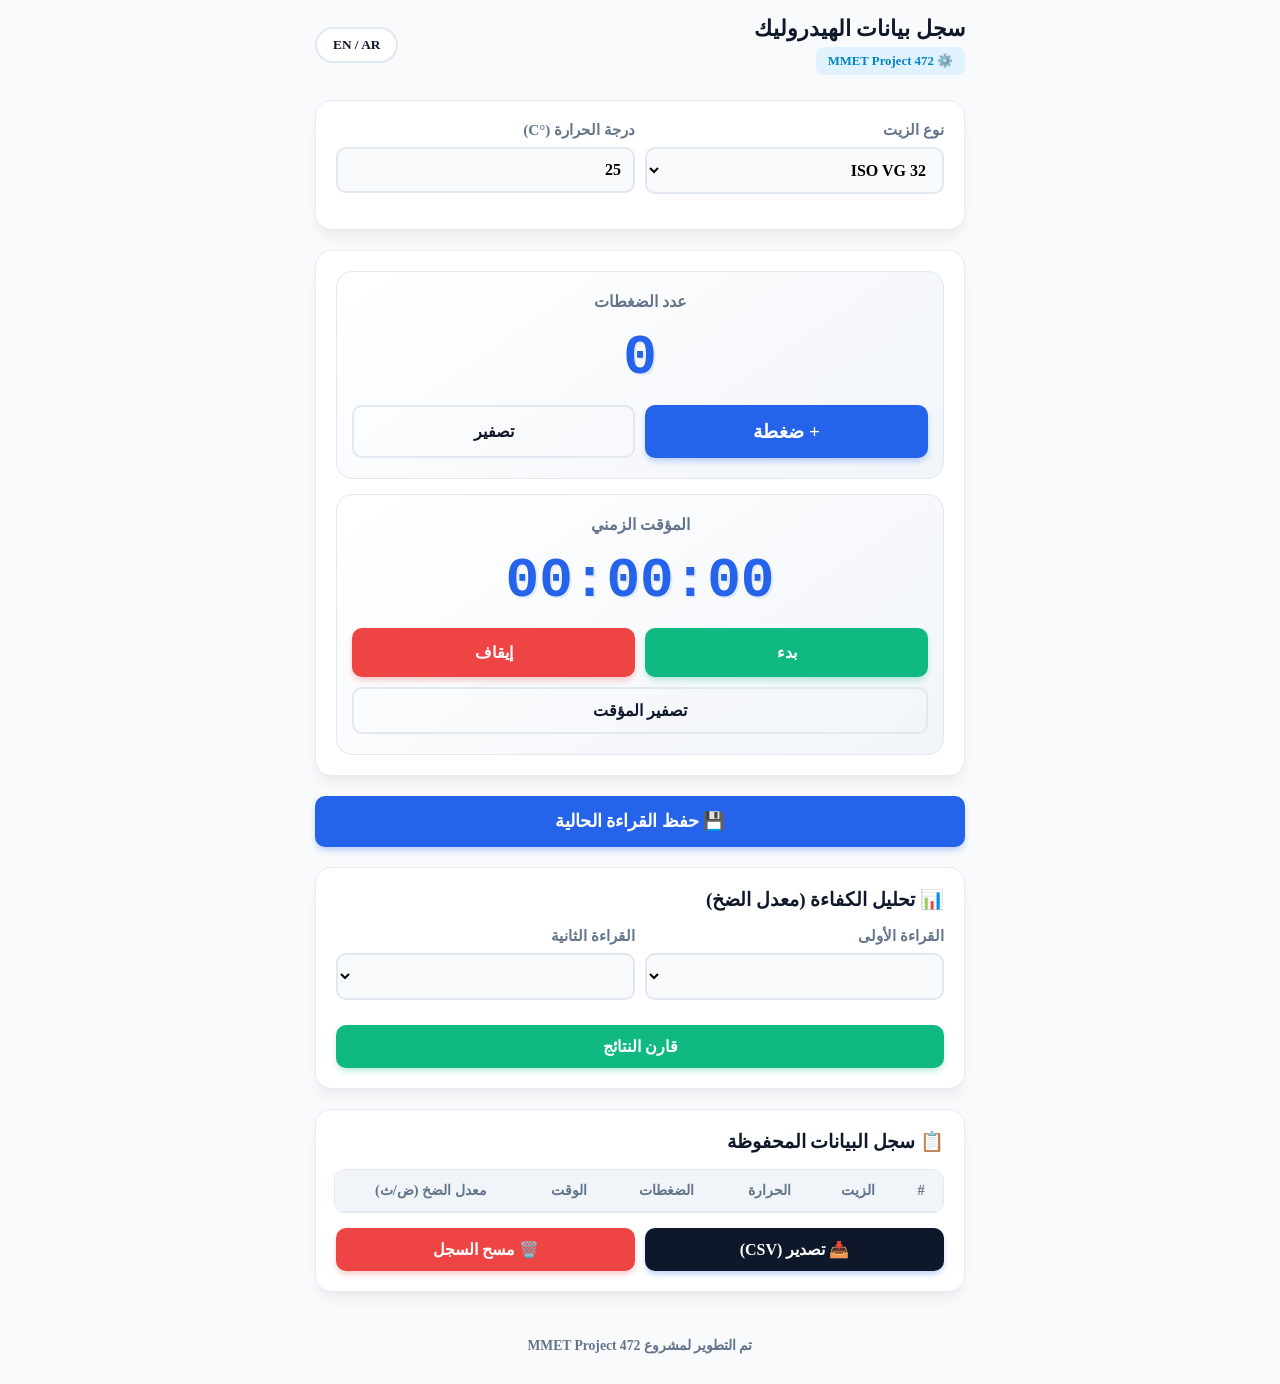
==== index.html @ 961422df "upload the main file" ====
<!DOCTYPE html>
<html lang="ar" dir="rtl">
<head>
    <meta charset="UTF-8">
    <meta name="viewport" content="width=device-width, initial-scale=1.0">
    <title>Hydraulic Efficiency Logger</title>
    <style>
        @import url('https://fonts.googleapis.com/css2?family=Tajawal:wght@400;500;700;800&display=swap');
        
        :root {
            --bg: #f8fafc;
            --card: #ffffff;
            --text-main: #0f172a;
            --text-muted: #64748b;
            --primary: #2563eb;
            --primary-hover: #1d4ed8;
            --secondary: #e0f2fe;
            --secondary-text: #0284c7;
            --danger: #ef4444;
            --danger-hover: #dc2626;
            --success: #10b981;
            --success-hover: #059669;
            --border: #e2e8f0;
            --radius: 16px;
            --shadow: 0 10px 15px -3px rgba(0, 0, 0, 0.05), 0 4px 6px -2px rgba(0, 0, 0, 0.025);
        }
        
        body[dir="ltr"] { font-family: 'Inter', system-ui, sans-serif; }
        body[dir="rtl"] { font-family: 'Tajawal', Tahoma, sans-serif; }
        
        body { 
            background-color: var(--bg); 
            color: var(--text-main); 
            margin: 0; 
            padding: 15px; /* قللت الحواف عشان شاشات الجوال */
            transition: all 0.3s ease; 
        }
        
        .container { max-width: 650px; margin: auto; }
        
        .card { 
            background: var(--card); 
            padding: 20px; 
            border-radius: var(--radius); 
            box-shadow: var(--shadow); 
            margin-bottom: 20px; 
            border: 1px solid rgba(226, 232, 240, 0.8);
        }
        
        /* الترويسة */
        .header { display: flex; justify-content: space-between; align-items: center; margin-bottom: 25px; flex-wrap: wrap; gap: 15px; }
        .header-text { display: flex; flex-direction: column; }
        h1 { font-size: 1.4rem; margin: 0; color: var(--text-main); font-weight: 800; }
        .project-badge { 
            background: var(--secondary); 
            color: var(--secondary-text); 
            padding: 6px 12px; 
            border-radius: 8px; 
            font-size: 0.8rem; 
            font-weight: 700; 
            margin-top: 5px; 
            display: inline-block; 
            width: fit-content; 
        }
        
        .lang-btn { 
            background: var(--card); 
            color: var(--text-main);
            border: 2px solid var(--border); 
            padding: 8px 16px; 
            border-radius: 20px; 
            cursor: pointer; 
            font-weight: 700; 
            font-family: inherit;
            transition: 0.2s;
            white-space: nowrap;
        }
        
        /* الإدخال */
        .form-group { margin-bottom: 15px; width: 100%; }
        label { display: block; margin-bottom: 8px; font-weight: 700; font-size: 0.95rem; color: var(--text-muted); }
        select, input { 
            width: 100%; 
            padding: 12px; 
            border: 2px solid var(--border); 
            border-radius: 10px; 
            font-size: 1rem; 
            outline: none; 
            transition: all 0.3s; 
            background-color: #f8fafc;
            font-family: inherit;
            font-weight: 600;
            box-sizing: border-box;
        }
        
        .grid-2 { display: grid; grid-template-columns: 1fr 1fr; gap: 10px; }
        .flex-col { display: flex; flex-direction: column; gap: 15px; } 
        
        /* العداد والمؤقت - حل مشكلة التداخل */
        .display-box { 
            text-align: center; 
            padding: 20px 15px; 
            background: linear-gradient(145deg, #ffffff, #f1f5f9); 
            border-radius: var(--radius); 
            border: 1px solid var(--border); 
            overflow: hidden; /* يمنع خروج العناصر */
            width: 100%;
            box-sizing: border-box;
        }
        .big-number { 
            /* حجم خط متجاوب: يكبر ويصغر حسب عرض الشاشة */
            font-size: clamp(2rem, 10vw, 3.5rem); 
            font-weight: 800; 
            color: var(--primary); 
            margin: 15px 0; 
            font-family: 'Courier New', Courier, monospace; 
            text-shadow: 2px 2px 0px rgba(37, 99, 235, 0.1);
        }
        
        /* الأزرار */
        .btn { 
            padding: 12px; 
            border: none; 
            border-radius: 10px; 
            font-size: 1rem; 
            font-weight: 700; 
            font-family: inherit;
            cursor: pointer; 
            width: 100%; 
            color: white; 
            transition: all 0.2s cubic-bezier(0.4, 0, 0.2, 1); 
            display: block; 
            text-align: center; 
            box-sizing: border-box;
        }
        .btn:active { transform: scale(0.96); }
        .btn-primary { background: var(--primary); box-shadow: 0 4px 6px -1px rgba(37, 99, 235, 0.3); }
        .btn-success { background: var(--success); box-shadow: 0 4px 6px -1px rgba(16, 185, 129, 0.3); }
        .btn-danger { background: var(--danger); box-shadow: 0 4px 6px -1px rgba(239, 68, 68, 0.3); }
        .btn-outline { 
            background: transparent; 
            color: var(--text-main); 
            border: 2px solid var(--border); 
            margin-top: 10px; 
            box-shadow: none;
        }
        
        /* الجدول - حل مشكلة الحوسة */
        .table-container { 
            overflow-x: auto; /* يسمح بالسحب الأفقي */
            border-radius: 10px; 
            border: 1px solid var(--border); 
            width: 100%;
        }
        table { 
            width: 100%; 
            border-collapse: collapse; 
            text-align: center; 
            font-size: 0.9rem; 
            background: var(--card); 
            white-space: nowrap; /* يمنع الكلمة من النزول سطر جديد */
        }
        th, td { padding: 12px; border-bottom: 1px solid var(--border); }
        th { background: #f1f5f9; font-weight: 800; color: var(--text-muted); }
        
        /* المقارنة */
        .comparison-result { 
            margin-top: 15px; 
            padding: 15px; 
            background: #f0fdf4; 
            border: 1px solid #bbf7d0;
            border-radius: 12px; 
            color: #166534; 
            font-weight: 700; 
            text-align: center; 
            display: none; 
            line-height: 1.6; 
            font-size: 1rem;
        }
        
        .footer { text-align: center; margin-top: 30px; padding: 15px; color: var(--text-muted); font-size: 0.85rem; font-weight: 700; }
        
        /* تعديلات مخصصة للشاشات الصغيرة جداً */
        @media (max-width: 400px) {
            .grid-2 { grid-template-columns: 1fr; gap: 10px; }
            .header { justify-content: center; text-align: center; }
            .header-text { align-items: center; }
        }
    </style>
</head>
<body>

<div class="container">
    <div class="header">
        <div class="header-text">
            <h1 id="appTitle">سجل بيانات الهيدروليك</h1>
            <span class="project-badge" id="badgeTop">⚙️ MMET Project 472</span>
        </div>
        <button class="lang-btn" onclick="toggleLang()">EN / AR</button>
    </div>

    <div class="card">
        <div class="grid-2">
            <div class="form-group">
                <label id="lblOil">نوع الزيت</label>
                <select id="oilType">
                    <option value="ISO VG 32">ISO VG 32</option>
                    <option value="ISO VG 46">ISO VG 46</option>
                    <option value="ISO VG 68">ISO VG 68</option>
                </select>
            </div>
            <div class="form-group">
                <label id="lblTemp">درجة الحرارة (°C)</label>
                <input type="number" id="temperature" value="25">
            </div>
        </div>
    </div>

    <div class="card flex-col">
        <div class="display-box">
            <label id="lblStrokes" style="font-size: 1rem; color: var(--text-muted);">عدد الضغطات</label>
            <div class="big-number" id="counterDisplay">0</div>
            <div class="grid-2">
                <button class="btn btn-primary" id="btnStroke" onclick="incrementCounter()" style="padding: 15px; font-size: 1.2rem;">+ ضغطة</button>
                <button class="btn btn-outline" id="btnResetStroke" onclick="resetCounter()" style="margin-top: 0;">تصفير</button>
            </div>
        </div>
        
        <div class="display-box">
            <label id="lblTime" style="font-size: 1rem; color: var(--text-muted);">المؤقت الزمني</label>
            <div class="big-number" id="timerDisplay">00:00:00</div>
            <div class="grid-2">
                <button class="btn btn-success" id="btnStart" onclick="startTimer()" style="padding: 15px;">بدء</button>
                <button class="btn btn-danger" id="btnStop" onclick="stopTimer()" style="padding: 15px;">إيقاف</button>
            </div>
            <button class="btn btn-outline" id="btnResetTime" onclick="resetTimer()">تصفير المؤقت</button>
        </div>
    </div>

    <button class="btn btn-primary" id="btnSave" onclick="saveRecord()" style="margin-bottom: 20px; font-size: 1.1rem; padding: 15px;">💾 حفظ القراءة الحالية</button>

    <div class="card">
        <h2 id="titleCompare" style="font-size: 1.2rem; margin-top: 0; color: var(--text-main); font-weight: 800;">📊 تحليل الكفاءة (معدل الضخ)</h2>
        <div class="grid-2">
            <div class="form-group">
                <label id="lblComp1">القراءة الأولى</label>
                <select id="comp1"></select>
            </div>
            <div class="form-group">
                <label id="lblComp2">القراءة الثانية</label>
                <select id="comp2"></select>
            </div>
        </div>
        <button class="btn btn-success" id="btnCompare" onclick="compareRecords()" style="margin-top: 10px;">قارن النتائج</button>
        <div id="compareResult" class="comparison-result"></div>
    </div>

    <div class="card">
        <h2 id="titleLog" style="font-size: 1.2rem; margin-top: 0; color: var(--text-main); font-weight: 800;">📋 سجل البيانات المحفوظة</h2>
        <div class="table-container">
            <table>
                <thead>
                    <tr>
                        <th id="thID">#</th>
                        <th id="thOil">الزيت</th>
                        <th id="thTemp">الحرارة</th>
                        <th id="thStrokes">الضغطات</th>
                        <th id="thTime">الوقت</th>
                        <th id="thRate">معدل الضخ (ض/ث)</th>
                    </tr>
                </thead>
                <tbody id="logTableBody"></tbody>
            </table>
        </div>
        
        <div class="grid-2" style="margin-top: 15px;">
            <button class="btn btn-primary" id="btnExport" onclick="exportCSV()" style="background: var(--text-main);">📥 تصدير (CSV)</button>
            <button class="btn btn-danger" id="btnClear" onclick="clearLog()">🗑️ مسح السجل</button>
        </div>
    </div>

    <div class="footer" id="footerText">
        تم التطوير لمشروع MMET Project 472
    </div>

</div>

<script>
    let currentLang = 'ar';
    const translations = {
        ar: {
            appTitle: "سجل بيانات الهيدروليك", lblOil: "نوع الزيت", lblTemp: "درجة الحرارة (°C)",
            lblStrokes: "عدد الضغطات", btnStroke: "+ ضغطة", btnResetStroke: "تصفير",
            lblTime: "المؤقت الزمني", btnStart: "بدء", btnStop: "إيقاف", btnResetTime: "تصفير المؤقت",
            btnSave: "💾 حفظ القراءة الحالية", titleCompare: "📊 تحليل الكفاءة (معدل الضخ)",
            lblComp1: "القراءة الأولى", lblComp2: "القراءة الثانية", btnCompare: "قارن النتائج",
            titleLog: "📋 سجل البيانات المحفوظة", thID: "#", thOil: "الزيت", thTemp: "الحرارة",
            thStrokes: "الضغطات", thTime: "الوقت", thRate: "معدل الضخ (ض/ث)", 
            btnClear: "🗑️ مسح السجل", btnExport: "📥 تصدير (CSV)",
            rateUnit: "ض/ث", winMsg: "معدل ضخ أسرع بنسبة", readWord: "قراءة",
            badgeTop: "⚙️ MMET Project 472", footerText: "تم التطوير لمشروع MMET Project 472"
        },
        en: {
            appTitle: "Hydraulic Data Logger", lblOil: "Oil Type", lblTemp: "Temperature (°C)",
            lblStrokes: "Strokes Count", btnStroke: "+ Stroke", btnResetStroke: "Reset",
            lblTime: "Timer", btnStart: "Start", btnStop: "Stop", btnResetTime: "Reset Timer",
            btnSave: "💾 Save Current Record", titleCompare: "📊 Efficiency Analysis (Flow Rate)",
            lblComp1: "First Record", lblComp2: "Second Record", btnCompare: "Compare Results",
            titleLog: "📋 Saved Data Log", thID: "ID", thOil: "Oil", thTemp: "Temp",
            thStrokes: "Strokes", thTime: "Time", thRate: "Flow Rate (stk/s)", 
            btnClear: "🗑️ Clear Logs", btnExport: "📥 Export CSV",
            rateUnit: "stk/s", winMsg: "Faster flow rate by", readWord: "Record",
            badgeTop: "⚙️ MMET Project 472", footerText: "Developed for MMET Project 472"
        }
    };

    function toggleLang() {
        currentLang = currentLang === 'ar' ? 'en' : 'ar';
        document.documentElement.dir = currentLang === 'ar' ? 'rtl' : 'ltr';
        document.documentElement.lang = currentLang;
        
        for (const key in translations[currentLang]) {
            const el = document.getElementById(key);
            if (el) el.innerText = translations[currentLang][key];
        }
        renderLogs(); 
    }

    let count = 0;
    let startTime, updatedTime, difference, tInterval, running = false;
    let totalSeconds = 0;

    function incrementCounter() { count++; document.getElementById('counterDisplay').innerText = count; }
    function resetCounter() { count = 0; document.getElementById('counterDisplay').innerText = count; }

    function startTimer() {
        if (!running) {
            startTime = new Date().getTime() - (difference || 0);
            tInterval = setInterval(updateTime, 10);
            running = true;
            document.getElementById('btnStart').innerText = currentLang === 'ar' ? "مستمر..." : "Running...";
        }
    }
    function stopTimer() {
        clearInterval(tInterval);
        running = false;
        document.getElementById('btnStart').innerText = currentLang === 'ar' ? "بدء" : "Start";
    }
    function resetTimer() {
        clearInterval(tInterval);
        running = false; difference = 0; totalSeconds = 0;
        document.getElementById('timerDisplay').innerText = "00:00:00";
        document.getElementById('btnStart').innerText = currentLang === 'ar' ? "بدء" : "Start";
    }
    function updateTime() {
        updatedTime = new Date().getTime();
        difference = updatedTime - startTime;
        totalSeconds = difference / 1000;
        
        let m = Math.floor((difference % (1000 * 60 * 60)) / (1000 * 60));
        let s = Math.floor((difference % (1000 * 60)) / 1000);
        let ms = Math.floor((difference % 1000) / 10);
        document.getElementById('timerDisplay').innerText = 
            (m < 10 ? "0" + m : m) + ":" + (s < 10 ? "0" + s : s) + ":" + (ms < 10 ? "0" + ms : ms);
    }

    function saveRecord() {
        if (count === 0 || totalSeconds === 0) {
            alert(currentLang === 'ar' ? "يجب تسجيل ضغطات ووقت قبل الحفظ!" : "Must record strokes and time!");
            return;
        }

        const flowRate = (count / totalSeconds).toFixed(2);
        
        const record = {
            id: Date.now(),
            displayId: (JSON.parse(localStorage.getItem('hydroLogs')) || []).length + 1,
            oil: document.getElementById('oilType').value,
            temp: document.getElementById('temperature').value,
            strokes: count,
            time: document.getElementById('timerDisplay').innerText,
            rate: parseFloat(flowRate)
        };

        let logs = JSON.parse(localStorage.getItem('hydroLogs')) || [];
        logs.push(record);
        localStorage.setItem('hydroLogs', JSON.stringify(logs));
        renderLogs();
    }

    function renderLogs() {
        const logs = JSON.parse(localStorage.getItem('hydroLogs')) || [];
        const tbody = document.getElementById('logTableBody');
        const comp1 = document.getElementById('comp1');
        const comp2 = document.getElementById('comp2');
        
        tbody.innerHTML = ''; comp1.innerHTML = ''; comp2.innerHTML = '';
        
        const rateText = translations[currentLang].rateUnit;
        const readText = translations[currentLang].readWord;

        logs.forEach(log => {
            const tr = document.createElement('tr');
            tr.innerHTML = `<td>${log.displayId}</td><td>${log.oil}</td><td><span style="color:var(--danger); font-weight:bold;">${log.temp}</span></td><td>${log.strokes}</td><td>${log.time}</td><td><strong style="color:var(--primary); font-size:1.1rem;">${log.rate}</strong> ${rateText}</td>`;
            tbody.appendChild(tr);

            const optionText = `${readText} ${log.displayId} (${log.oil} @ ${log.temp}°C)`;
            comp1.innerHTML += `<option value="${log.rate}">${optionText}</option>`;
            comp2.innerHTML += `<option value="${log.rate}">${optionText}</option>`;
        });
    }

    function compareRecords() {
        const r1 = parseFloat(document.getElementById('comp1').value);
        const r2 = parseFloat(document.getElementById('comp2').value);
        const resultDiv = document.getElementById('compareResult');
        
        if (!r1 || !r2) return;

        resultDiv.style.display = 'block';
        if (r1 === r2) {
            resultDiv.innerText = currentLang === 'ar' ? "معدل الضخ متطابق في القراءتين." : "Flow rate is identical.";
            return;
        }

        const bestText = r1 > r2 ? document.getElementById('comp1').options[document.getElementById('comp1').selectedIndex].text : document.getElementById('comp2').options[document.getElementById('comp2').selectedIndex].text;
        
        const max = Math.max(r1, r2);
        const min = Math.min(r1, r2);
        const diffPercentage = (((max - min) / min) * 100).toFixed(1);
        
        resultDiv.innerHTML = `🚀 <strong>${bestText}</strong><br>${translations[currentLang].winMsg} <span style="font-size: 1.1rem; color: #059669; font-weight: 900;">${diffPercentage}%</span>`;
    }

    function clearLog() {
        if(confirm(currentLang === 'ar' ? "متأكد من مسح كل البيانات؟" : "Are you sure you want to clear all data?")) {
            localStorage.removeItem('hydroLogs');
            document.getElementById('compareResult').style.display = 'none';
            renderLogs();
        }
    }

    function exportCSV() {
        const logs = JSON.parse(localStorage.getItem('hydroLogs')) || [];
        if (logs.length === 0) {
            alert(currentLang === 'ar' ? "لا توجد بيانات لتصديرها!" : "No data to export!");
            return;
        }

        let csvContent = "data:text/csv;charset=utf-8,\uFEFF";
        
        const headers = currentLang === 'ar' ? 
            "رقم القراءة,نوع الزيت,درجة الحرارة,عدد الضغطات,الوقت,معدل الضخ (ضغطة/ث)\n" : 
            "ID,Oil Type,Temperature,Strokes,Time,Flow Rate (stk/s)\n";
        csvContent += headers;

        logs.forEach(log => {
            csvContent += `${log.displayId},${log.oil},${log.temp},${log.strokes},${log.time},${log.rate}\n`;
        });

        const encodedUri = encodeURI(csvContent);
        const link = document.createElement("a");
        link.setAttribute("href", encodedUri);
        link.setAttribute("download", "Hydraulic_Data_Project472.csv");
        document.body.appendChild(link);
        link.click();
        document.body.removeChild(link);
    }

    window.onload = function() {
        document.getElementById('footerText').innerText = translations[currentLang].footerText;
        renderLogs();
    };
</script>

</body>
</html>
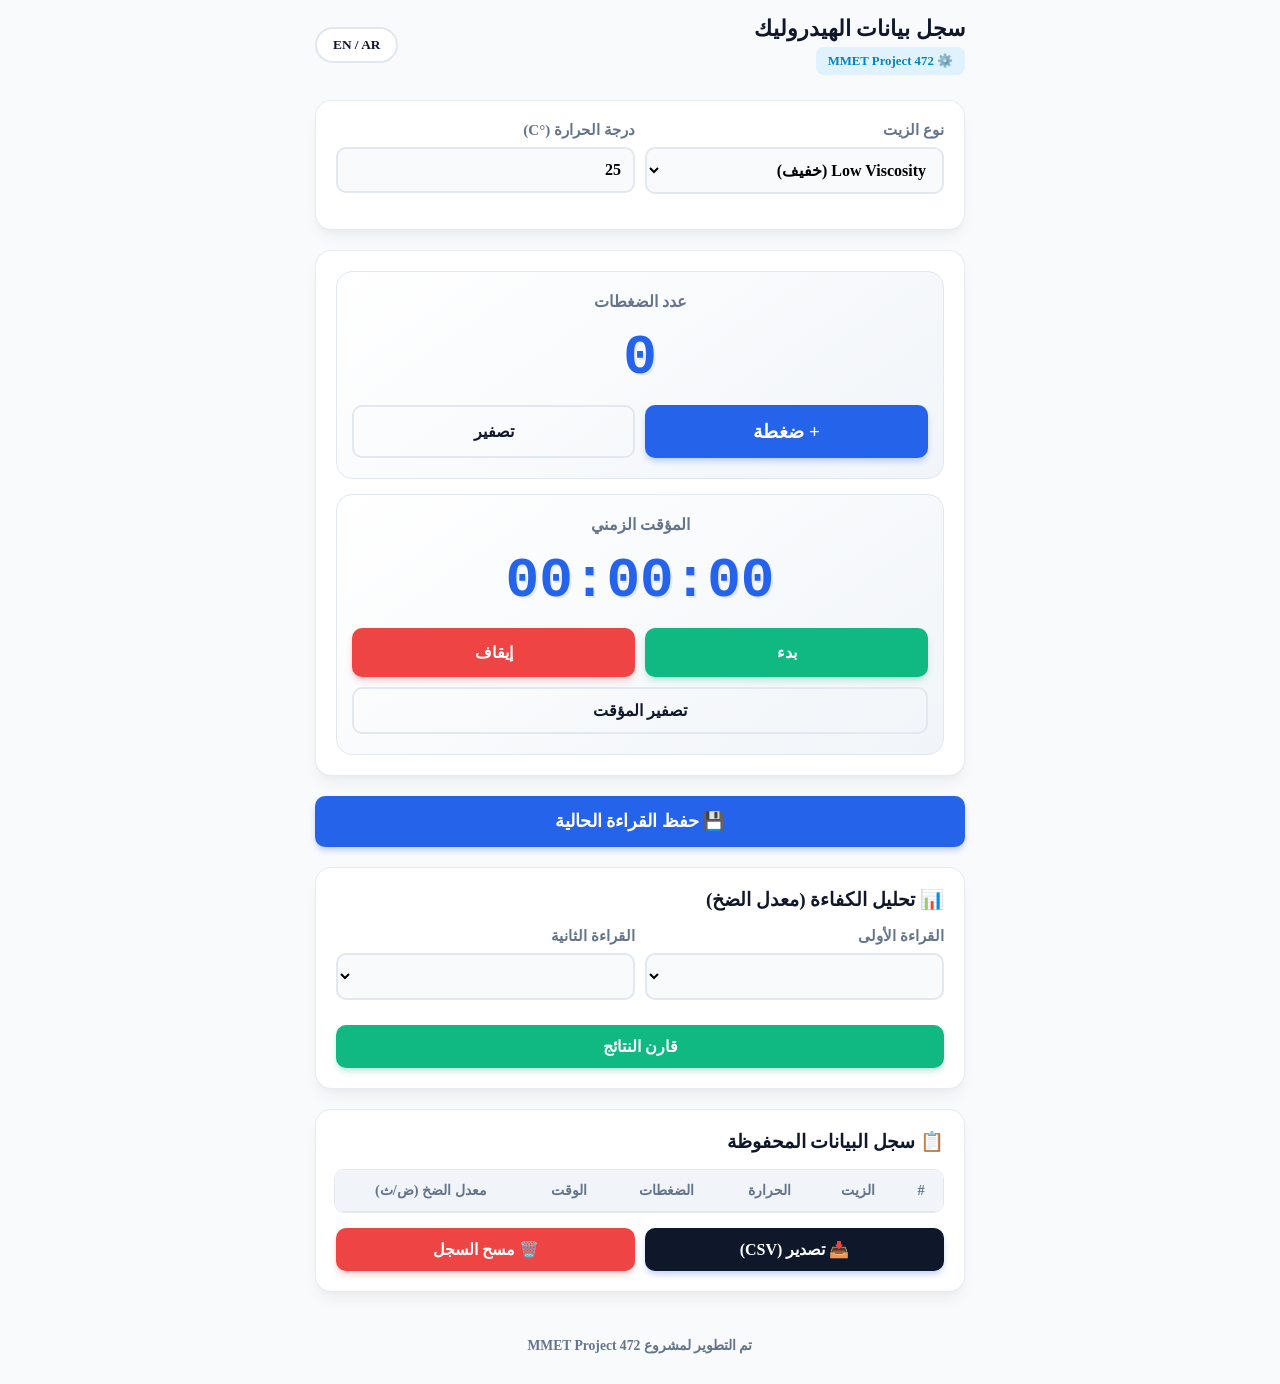
==== commit 135e6d21: "Update index.html" ====
--- a/index.html
+++ b/index.html
@@ -28,159 +28,49 @@
         body[dir="ltr"] { font-family: 'Inter', system-ui, sans-serif; }
         body[dir="rtl"] { font-family: 'Tajawal', Tahoma, sans-serif; }
         
-        body { 
-            background-color: var(--bg); 
-            color: var(--text-main); 
-            margin: 0; 
-            padding: 15px; /* قللت الحواف عشان شاشات الجوال */
-            transition: all 0.3s ease; 
-        }
-        
+        body { background-color: var(--bg); color: var(--text-main); margin: 0; padding: 15px; transition: all 0.3s ease; }
         .container { max-width: 650px; margin: auto; }
         
-        .card { 
-            background: var(--card); 
-            padding: 20px; 
-            border-radius: var(--radius); 
-            box-shadow: var(--shadow); 
-            margin-bottom: 20px; 
-            border: 1px solid rgba(226, 232, 240, 0.8);
-        }
+        .card { background: var(--card); padding: 20px; border-radius: var(--radius); box-shadow: var(--shadow); margin-bottom: 20px; border: 1px solid rgba(226, 232, 240, 0.8); }
         
         /* الترويسة */
         .header { display: flex; justify-content: space-between; align-items: center; margin-bottom: 25px; flex-wrap: wrap; gap: 15px; }
         .header-text { display: flex; flex-direction: column; }
         h1 { font-size: 1.4rem; margin: 0; color: var(--text-main); font-weight: 800; }
-        .project-badge { 
-            background: var(--secondary); 
-            color: var(--secondary-text); 
-            padding: 6px 12px; 
-            border-radius: 8px; 
-            font-size: 0.8rem; 
-            font-weight: 700; 
-            margin-top: 5px; 
-            display: inline-block; 
-            width: fit-content; 
-        }
-        
-        .lang-btn { 
-            background: var(--card); 
-            color: var(--text-main);
-            border: 2px solid var(--border); 
-            padding: 8px 16px; 
-            border-radius: 20px; 
-            cursor: pointer; 
-            font-weight: 700; 
-            font-family: inherit;
-            transition: 0.2s;
-            white-space: nowrap;
-        }
+        .project-badge { background: var(--secondary); color: var(--secondary-text); padding: 6px 12px; border-radius: 8px; font-size: 0.8rem; font-weight: 700; margin-top: 5px; display: inline-block; width: fit-content; }
+        .lang-btn { background: var(--card); color: var(--text-main); border: 2px solid var(--border); padding: 8px 16px; border-radius: 20px; cursor: pointer; font-weight: 700; font-family: inherit; transition: 0.2s; white-space: nowrap; }
         
         /* الإدخال */
         .form-group { margin-bottom: 15px; width: 100%; }
         label { display: block; margin-bottom: 8px; font-weight: 700; font-size: 0.95rem; color: var(--text-muted); }
-        select, input { 
-            width: 100%; 
-            padding: 12px; 
-            border: 2px solid var(--border); 
-            border-radius: 10px; 
-            font-size: 1rem; 
-            outline: none; 
-            transition: all 0.3s; 
-            background-color: #f8fafc;
-            font-family: inherit;
-            font-weight: 600;
-            box-sizing: border-box;
-        }
+        select, input { width: 100%; padding: 12px; border: 2px solid var(--border); border-radius: 10px; font-size: 1rem; outline: none; transition: all 0.3s; background-color: #f8fafc; font-family: inherit; font-weight: 600; box-sizing: border-box; }
         
         .grid-2 { display: grid; grid-template-columns: 1fr 1fr; gap: 10px; }
         .flex-col { display: flex; flex-direction: column; gap: 15px; } 
         
-        /* العداد والمؤقت - حل مشكلة التداخل */
-        .display-box { 
-            text-align: center; 
-            padding: 20px 15px; 
-            background: linear-gradient(145deg, #ffffff, #f1f5f9); 
-            border-radius: var(--radius); 
-            border: 1px solid var(--border); 
-            overflow: hidden; /* يمنع خروج العناصر */
-            width: 100%;
-            box-sizing: border-box;
-        }
-        .big-number { 
-            /* حجم خط متجاوب: يكبر ويصغر حسب عرض الشاشة */
-            font-size: clamp(2rem, 10vw, 3.5rem); 
-            font-weight: 800; 
-            color: var(--primary); 
-            margin: 15px 0; 
-            font-family: 'Courier New', Courier, monospace; 
-            text-shadow: 2px 2px 0px rgba(37, 99, 235, 0.1);
-        }
+        /* العداد والمؤقت */
+        .display-box { text-align: center; padding: 20px 15px; background: linear-gradient(145deg, #ffffff, #f1f5f9); border-radius: var(--radius); border: 1px solid var(--border); overflow: hidden; width: 100%; box-sizing: border-box; }
+        .big-number { font-size: clamp(2rem, 10vw, 3.5rem); font-weight: 800; color: var(--primary); margin: 15px 0; font-family: 'Courier New', Courier, monospace; text-shadow: 2px 2px 0px rgba(37, 99, 235, 0.1); }
         
         /* الأزرار */
-        .btn { 
-            padding: 12px; 
-            border: none; 
-            border-radius: 10px; 
-            font-size: 1rem; 
-            font-weight: 700; 
-            font-family: inherit;
-            cursor: pointer; 
-            width: 100%; 
-            color: white; 
-            transition: all 0.2s cubic-bezier(0.4, 0, 0.2, 1); 
-            display: block; 
-            text-align: center; 
-            box-sizing: border-box;
-        }
+        .btn { padding: 12px; border: none; border-radius: 10px; font-size: 1rem; font-weight: 700; font-family: inherit; cursor: pointer; width: 100%; color: white; transition: all 0.2s cubic-bezier(0.4, 0, 0.2, 1); display: block; text-align: center; box-sizing: border-box; }
         .btn:active { transform: scale(0.96); }
         .btn-primary { background: var(--primary); box-shadow: 0 4px 6px -1px rgba(37, 99, 235, 0.3); }
         .btn-success { background: var(--success); box-shadow: 0 4px 6px -1px rgba(16, 185, 129, 0.3); }
         .btn-danger { background: var(--danger); box-shadow: 0 4px 6px -1px rgba(239, 68, 68, 0.3); }
-        .btn-outline { 
-            background: transparent; 
-            color: var(--text-main); 
-            border: 2px solid var(--border); 
-            margin-top: 10px; 
-            box-shadow: none;
-        }
-        
-        /* الجدول - حل مشكلة الحوسة */
-        .table-container { 
-            overflow-x: auto; /* يسمح بالسحب الأفقي */
-            border-radius: 10px; 
-            border: 1px solid var(--border); 
-            width: 100%;
-        }
-        table { 
-            width: 100%; 
-            border-collapse: collapse; 
-            text-align: center; 
-            font-size: 0.9rem; 
-            background: var(--card); 
-            white-space: nowrap; /* يمنع الكلمة من النزول سطر جديد */
-        }
+        .btn-outline { background: transparent; color: var(--text-main); border: 2px solid var(--border); margin-top: 10px; box-shadow: none; }
+        
+        /* الجدول */
+        .table-container { overflow-x: auto; border-radius: 10px; border: 1px solid var(--border); width: 100%; }
+        table { width: 100%; border-collapse: collapse; text-align: center; font-size: 0.9rem; background: var(--card); white-space: nowrap; }
         th, td { padding: 12px; border-bottom: 1px solid var(--border); }
         th { background: #f1f5f9; font-weight: 800; color: var(--text-muted); }
         
         /* المقارنة */
-        .comparison-result { 
-            margin-top: 15px; 
-            padding: 15px; 
-            background: #f0fdf4; 
-            border: 1px solid #bbf7d0;
-            border-radius: 12px; 
-            color: #166534; 
-            font-weight: 700; 
-            text-align: center; 
-            display: none; 
-            line-height: 1.6; 
-            font-size: 1rem;
-        }
+        .comparison-result { margin-top: 15px; padding: 15px; background: #f0fdf4; border: 1px solid #bbf7d0; border-radius: 12px; color: #166534; font-weight: 700; text-align: center; display: none; line-height: 1.6; font-size: 1rem; }
         
         .footer { text-align: center; margin-top: 30px; padding: 15px; color: var(--text-muted); font-size: 0.85rem; font-weight: 700; }
         
-        /* تعديلات مخصصة للشاشات الصغيرة جداً */
         @media (max-width: 400px) {
             .grid-2 { grid-template-columns: 1fr; gap: 10px; }
             .header { justify-content: center; text-align: center; }
@@ -204,9 +94,9 @@
             <div class="form-group">
                 <label id="lblOil">نوع الزيت</label>
                 <select id="oilType">
-                    <option value="ISO VG 32">ISO VG 32</option>
-                    <option value="ISO VG 46">ISO VG 46</option>
-                    <option value="ISO VG 68">ISO VG 68</option>
+                    <option value="Low Viscosity (VG 32)">Low Viscosity (خفيف)</option>
+                    <option value="Mid Viscosity (VG 46)">Mid Viscosity (متوسط)</option>
+                    <option value="High Viscosity (VG 68)">High Viscosity (ثقيل)</option>
                 </select>
             </div>
             <div class="form-group">
@@ -404,7 +294,7 @@
             tr.innerHTML = `<td>${log.displayId}</td><td>${log.oil}</td><td><span style="color:var(--danger); font-weight:bold;">${log.temp}</span></td><td>${log.strokes}</td><td>${log.time}</td><td><strong style="color:var(--primary); font-size:1.1rem;">${log.rate}</strong> ${rateText}</td>`;
             tbody.appendChild(tr);
 
-            const optionText = `${readText} ${log.displayId} (${log.oil} @ ${log.temp}°C)`;
+            const optionText = `${readText} ${log.displayId} (${log.oil.split(' ')[0]} @ ${log.temp}°C)`;
             comp1.innerHTML += `<option value="${log.rate}">${optionText}</option>`;
             comp2.innerHTML += `<option value="${log.rate}">${optionText}</option>`;
         });
@@ -474,4 +364,4 @@
 </script>
 
 </body>
-</html>+</html>
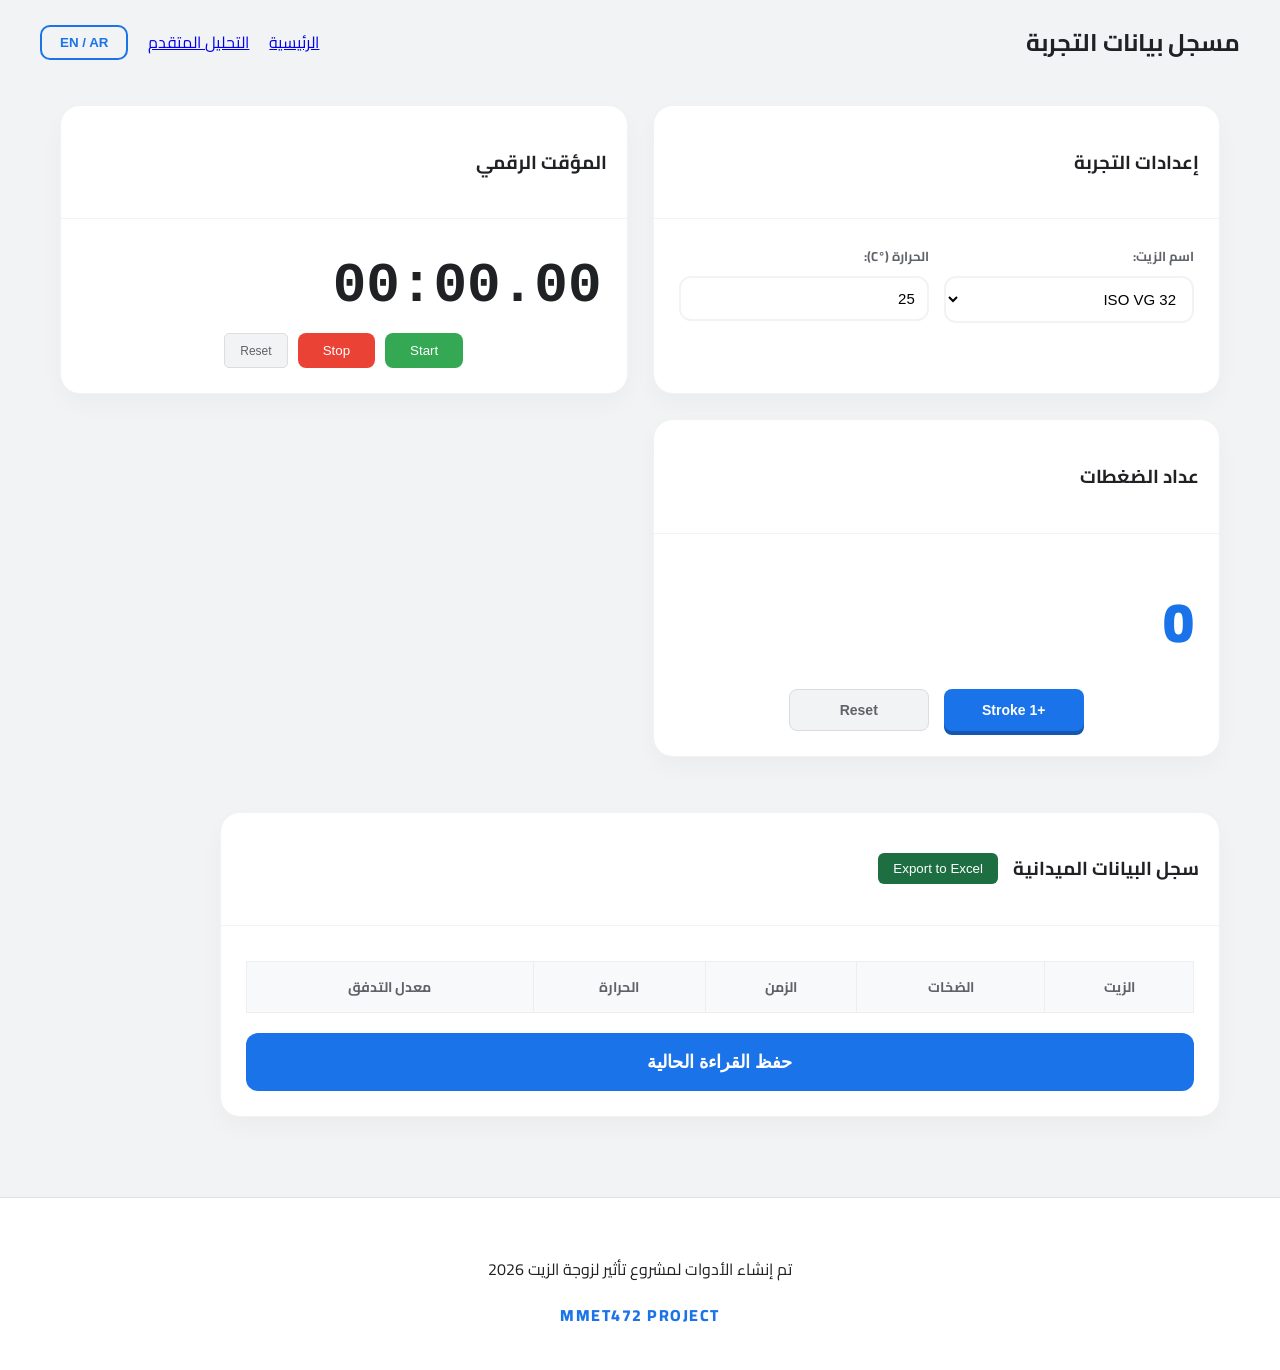
==== commit b0fce2ac: "Add files via upload" ====
--- a/index.html
+++ b/index.html
@@ -1,367 +1,108 @@
 <!DOCTYPE html>
-<html lang="ar" dir="rtl">
+<html lang="ar" dir="rtl" id="mainBody">
 <head>
     <meta charset="UTF-8">
     <meta name="viewport" content="width=device-width, initial-scale=1.0">
-    <title>Hydraulic Efficiency Logger</title>
-    <style>
-        @import url('https://fonts.googleapis.com/css2?family=Tajawal:wght@400;500;700;800&display=swap');
-        
-        :root {
-            --bg: #f8fafc;
-            --card: #ffffff;
-            --text-main: #0f172a;
-            --text-muted: #64748b;
-            --primary: #2563eb;
-            --primary-hover: #1d4ed8;
-            --secondary: #e0f2fe;
-            --secondary-text: #0284c7;
-            --danger: #ef4444;
-            --danger-hover: #dc2626;
-            --success: #10b981;
-            --success-hover: #059669;
-            --border: #e2e8f0;
-            --radius: 16px;
-            --shadow: 0 10px 15px -3px rgba(0, 0, 0, 0.05), 0 4px 6px -2px rgba(0, 0, 0, 0.025);
-        }
-        
-        body[dir="ltr"] { font-family: 'Inter', system-ui, sans-serif; }
-        body[dir="rtl"] { font-family: 'Tajawal', Tahoma, sans-serif; }
-        
-        body { background-color: var(--bg); color: var(--text-main); margin: 0; padding: 15px; transition: all 0.3s ease; }
-        .container { max-width: 650px; margin: auto; }
-        
-        .card { background: var(--card); padding: 20px; border-radius: var(--radius); box-shadow: var(--shadow); margin-bottom: 20px; border: 1px solid rgba(226, 232, 240, 0.8); }
-        
-        /* الترويسة */
-        .header { display: flex; justify-content: space-between; align-items: center; margin-bottom: 25px; flex-wrap: wrap; gap: 15px; }
-        .header-text { display: flex; flex-direction: column; }
-        h1 { font-size: 1.4rem; margin: 0; color: var(--text-main); font-weight: 800; }
-        .project-badge { background: var(--secondary); color: var(--secondary-text); padding: 6px 12px; border-radius: 8px; font-size: 0.8rem; font-weight: 700; margin-top: 5px; display: inline-block; width: fit-content; }
-        .lang-btn { background: var(--card); color: var(--text-main); border: 2px solid var(--border); padding: 8px 16px; border-radius: 20px; cursor: pointer; font-weight: 700; font-family: inherit; transition: 0.2s; white-space: nowrap; }
-        
-        /* الإدخال */
-        .form-group { margin-bottom: 15px; width: 100%; }
-        label { display: block; margin-bottom: 8px; font-weight: 700; font-size: 0.95rem; color: var(--text-muted); }
-        select, input { width: 100%; padding: 12px; border: 2px solid var(--border); border-radius: 10px; font-size: 1rem; outline: none; transition: all 0.3s; background-color: #f8fafc; font-family: inherit; font-weight: 600; box-sizing: border-box; }
-        
-        .grid-2 { display: grid; grid-template-columns: 1fr 1fr; gap: 10px; }
-        .flex-col { display: flex; flex-direction: column; gap: 15px; } 
-        
-        /* العداد والمؤقت */
-        .display-box { text-align: center; padding: 20px 15px; background: linear-gradient(145deg, #ffffff, #f1f5f9); border-radius: var(--radius); border: 1px solid var(--border); overflow: hidden; width: 100%; box-sizing: border-box; }
-        .big-number { font-size: clamp(2rem, 10vw, 3.5rem); font-weight: 800; color: var(--primary); margin: 15px 0; font-family: 'Courier New', Courier, monospace; text-shadow: 2px 2px 0px rgba(37, 99, 235, 0.1); }
-        
-        /* الأزرار */
-        .btn { padding: 12px; border: none; border-radius: 10px; font-size: 1rem; font-weight: 700; font-family: inherit; cursor: pointer; width: 100%; color: white; transition: all 0.2s cubic-bezier(0.4, 0, 0.2, 1); display: block; text-align: center; box-sizing: border-box; }
-        .btn:active { transform: scale(0.96); }
-        .btn-primary { background: var(--primary); box-shadow: 0 4px 6px -1px rgba(37, 99, 235, 0.3); }
-        .btn-success { background: var(--success); box-shadow: 0 4px 6px -1px rgba(16, 185, 129, 0.3); }
-        .btn-danger { background: var(--danger); box-shadow: 0 4px 6px -1px rgba(239, 68, 68, 0.3); }
-        .btn-outline { background: transparent; color: var(--text-main); border: 2px solid var(--border); margin-top: 10px; box-shadow: none; }
-        
-        /* الجدول */
-        .table-container { overflow-x: auto; border-radius: 10px; border: 1px solid var(--border); width: 100%; }
-        table { width: 100%; border-collapse: collapse; text-align: center; font-size: 0.9rem; background: var(--card); white-space: nowrap; }
-        th, td { padding: 12px; border-bottom: 1px solid var(--border); }
-        th { background: #f1f5f9; font-weight: 800; color: var(--text-muted); }
-        
-        /* المقارنة */
-        .comparison-result { margin-top: 15px; padding: 15px; background: #f0fdf4; border: 1px solid #bbf7d0; border-radius: 12px; color: #166534; font-weight: 700; text-align: center; display: none; line-height: 1.6; font-size: 1rem; }
-        
-        .footer { text-align: center; margin-top: 30px; padding: 15px; color: var(--text-muted); font-size: 0.85rem; font-weight: 700; }
-        
-        @media (max-width: 400px) {
-            .grid-2 { grid-template-columns: 1fr; gap: 10px; }
-            .header { justify-content: center; text-align: center; }
-            .header-text { align-items: center; }
-        }
-    </style>
+    <title>مختبر الهيدروليك - الرئيسية</title>
+    <link href="https://fonts.googleapis.com/css2?family=Cairo:wght@400;700&family=Inter:wght@400;700&display=swap" rel="stylesheet">
+    <link rel="stylesheet" href="style.css">
 </head>
-<body>
+<body class="ar">
+    <header class="main-header">
+        <div class="header-content">
+            <div class="logo-area">
+                <h2 class="lang" data-ar="مسجل بيانات التجربة" data-en="Exp. Data Logger">مسجل بيانات التجربة</h2>
+            </div>
+            <nav class="nav-menu" id="navMenu">
+                <a href="index.html" class="nav-link active lang" data-ar="الرئيسية" data-en="Home">الرئيسية</a>
+                <a href="advanced.html" class="nav-link lang" data-ar="التحليل المتقدم" data-en="Advanced">التحليل المتقدم</a>
+                <button class="lang-toggle" onclick="toggleLang()">EN / AR</button>
+            </nav>
+            <div class="hamburger" onclick="toggleMenu()"><span></span><span></span><span></span></div>
+        </div>
+    </header>
 
-<div class="container">
-    <div class="header">
-        <div class="header-text">
-            <h1 id="appTitle">سجل بيانات الهيدروليك</h1>
-            <span class="project-badge" id="badgeTop">⚙️ MMET Project 472</span>
+    <main class="dashboard-grid">
+    <div class="card tool-card">
+        <div class="card-header">
+            <h3 class="lang" data-ar="إعدادات التجربة" data-en="Experiment Settings">إعدادات التجربة</h3>
         </div>
-        <button class="lang-btn" onclick="toggleLang()">EN / AR</button>
-    </div>
-
-    <div class="card">
-        <div class="grid-2">
-            <div class="form-group">
-                <label id="lblOil">نوع الزيت</label>
-                <select id="oilType">
-                    <option value="Low Viscosity (VG 32)">Low Viscosity (خفيف)</option>
-                    <option value="Mid Viscosity (VG 46)">Mid Viscosity (متوسط)</option>
-                    <option value="High Viscosity (VG 68)">High Viscosity (ثقيل)</option>
-                </select>
-            </div>
-            <div class="form-group">
-                <label id="lblTemp">درجة الحرارة (°C)</label>
-                <input type="number" id="temperature" value="25">
+        <div class="card-body">
+            <div class="input-row">
+                <div class="input-field">
+                    <label class="lang" data-ar="اسم الزيت:" data-en="Oil Name:">اسم الزيت:</label>
+                    <select id="oilType">
+                        <option value="ISO VG 32">ISO VG 32</option>
+                        <option value="ISO VG 46">ISO VG 46</option>
+                        <option value="ISO VG 68">ISO VG 68</option>
+                    </select>
+                </div>
+                <div class="input-field">
+                    <label class="lang" data-ar="الحرارة (°C):" data-en="Temp (°C):">الحرارة (°C):</label>
+                    <input type="number" id="currentTemp" value="25">
+                </div>
             </div>
         </div>
     </div>
 
-    <div class="card flex-col">
-        <div class="display-box">
-            <label id="lblStrokes" style="font-size: 1rem; color: var(--text-muted);">عدد الضغطات</label>
-            <div class="big-number" id="counterDisplay">0</div>
-            <div class="grid-2">
-                <button class="btn btn-primary" id="btnStroke" onclick="incrementCounter()" style="padding: 15px; font-size: 1.2rem;">+ ضغطة</button>
-                <button class="btn btn-outline" id="btnResetStroke" onclick="resetCounter()" style="margin-top: 0;">تصفير</button>
+    <div class="card tool-card">
+        <div class="card-header">
+            <h3 class="lang" data-ar="المؤقت الرقمي" data-en="Digital Timer">المؤقت الرقمي</h3>
+        </div>
+        <div class="card-body text-center">
+            <div id="timerDisplay" class="timer-font">00:00.00</div>
+            <div class="timer-actions">
+                <button class="btn-start" onclick="startTimer()">Start</button>
+                <button class="btn-stop" onclick="stopTimer()">Stop</button>
+                <button class="btn-reset-small" onclick="resetTimer()">Reset</button>
             </div>
-        </div>
-        
-        <div class="display-box">
-            <label id="lblTime" style="font-size: 1rem; color: var(--text-muted);">المؤقت الزمني</label>
-            <div class="big-number" id="timerDisplay">00:00:00</div>
-            <div class="grid-2">
-                <button class="btn btn-success" id="btnStart" onclick="startTimer()" style="padding: 15px;">بدء</button>
-                <button class="btn btn-danger" id="btnStop" onclick="stopTimer()" style="padding: 15px;">إيقاف</button>
-            </div>
-            <button class="btn btn-outline" id="btnResetTime" onclick="resetTimer()">تصفير المؤقت</button>
         </div>
     </div>
 
-    <button class="btn btn-primary" id="btnSave" onclick="saveRecord()" style="margin-bottom: 20px; font-size: 1.1rem; padding: 15px;">💾 حفظ القراءة الحالية</button>
-
-    <div class="card">
-        <h2 id="titleCompare" style="font-size: 1.2rem; margin-top: 0; color: var(--text-main); font-weight: 800;">📊 تحليل الكفاءة (معدل الضخ)</h2>
-        <div class="grid-2">
-            <div class="form-group">
-                <label id="lblComp1">القراءة الأولى</label>
-                <select id="comp1"></select>
-            </div>
-            <div class="form-group">
-                <label id="lblComp2">القراءة الثانية</label>
-                <select id="comp2"></select>
-            </div>
-        </div>
-        <button class="btn btn-success" id="btnCompare" onclick="compareRecords()" style="margin-top: 10px;">قارن النتائج</button>
-        <div id="compareResult" class="comparison-result"></div>
+    <div class="card tool-card">
+    <div class="card-header">
+        <h3 class="lang" data-ar="عداد الضغطات" data-en="Stroke Counter">عداد الضغطات</h3>
     </div>
-
-    <div class="card">
-        <h2 id="titleLog" style="font-size: 1.2rem; margin-top: 0; color: var(--text-main); font-weight: 800;">📋 سجل البيانات المحفوظة</h2>
-        <div class="table-container">
-            <table>
-                <thead>
-                    <tr>
-                        <th id="thID">#</th>
-                        <th id="thOil">الزيت</th>
-                        <th id="thTemp">الحرارة</th>
-                        <th id="thStrokes">الضغطات</th>
-                        <th id="thTime">الوقت</th>
-                        <th id="thRate">معدل الضخ (ض/ث)</th>
-                    </tr>
-                </thead>
-                <tbody id="logTableBody"></tbody>
-            </table>
-        </div>
+    <div class="card-body text-center">
+        <div id="strokeDisplay" class="counter-font">0</div>
         
-        <div class="grid-2" style="margin-top: 15px;">
-            <button class="btn btn-primary" id="btnExport" onclick="exportCSV()" style="background: var(--text-main);">📥 تصدير (CSV)</button>
-            <button class="btn btn-danger" id="btnClear" onclick="clearLog()">🗑️ مسح السجل</button>
+        <div class="counter-actions">
+            <button class="action-btn count-up" onclick="addStroke()">+1 Stroke</button>
+            <button class="action-btn reset-gray" onclick="resetCounter()">Reset</button>
         </div>
     </div>
-
-    <div class="footer" id="footerText">
-        تم التطوير لمشروع MMET Project 472
-    </div>
-
 </div>
 
-<script>
-    let currentLang = 'ar';
-    const translations = {
-        ar: {
-            appTitle: "سجل بيانات الهيدروليك", lblOil: "نوع الزيت", lblTemp: "درجة الحرارة (°C)",
-            lblStrokes: "عدد الضغطات", btnStroke: "+ ضغطة", btnResetStroke: "تصفير",
-            lblTime: "المؤقت الزمني", btnStart: "بدء", btnStop: "إيقاف", btnResetTime: "تصفير المؤقت",
-            btnSave: "💾 حفظ القراءة الحالية", titleCompare: "📊 تحليل الكفاءة (معدل الضخ)",
-            lblComp1: "القراءة الأولى", lblComp2: "القراءة الثانية", btnCompare: "قارن النتائج",
-            titleLog: "📋 سجل البيانات المحفوظة", thID: "#", thOil: "الزيت", thTemp: "الحرارة",
-            thStrokes: "الضغطات", thTime: "الوقت", thRate: "معدل الضخ (ض/ث)", 
-            btnClear: "🗑️ مسح السجل", btnExport: "📥 تصدير (CSV)",
-            rateUnit: "ض/ث", winMsg: "معدل ضخ أسرع بنسبة", readWord: "قراءة",
-            badgeTop: "⚙️ MMET Project 472", footerText: "تم التطوير لمشروع MMET Project 472"
-        },
-        en: {
-            appTitle: "Hydraulic Data Logger", lblOil: "Oil Type", lblTemp: "Temperature (°C)",
-            lblStrokes: "Strokes Count", btnStroke: "+ Stroke", btnResetStroke: "Reset",
-            lblTime: "Timer", btnStart: "Start", btnStop: "Stop", btnResetTime: "Reset Timer",
-            btnSave: "💾 Save Current Record", titleCompare: "📊 Efficiency Analysis (Flow Rate)",
-            lblComp1: "First Record", lblComp2: "Second Record", btnCompare: "Compare Results",
-            titleLog: "📋 Saved Data Log", thID: "ID", thOil: "Oil", thTemp: "Temp",
-            thStrokes: "Strokes", thTime: "Time", thRate: "Flow Rate (stk/s)", 
-            btnClear: "🗑️ Clear Logs", btnExport: "📥 Export CSV",
-            rateUnit: "stk/s", winMsg: "Faster flow rate by", readWord: "Record",
-            badgeTop: "⚙️ MMET Project 472", footerText: "Developed for MMET Project 472"
-        }
-    };
+    <div class="card table-card full-width">
+        <div class="card-header">
+            <h3 class="lang" data-ar="سجل البيانات الميدانية" data-en="Field Data Log">سجل البيانات الميدانية</h3>
+            <button class="export-excel-btn" onclick="exportToExcel()">Export to Excel</button>
+        </div>
+        <div class="card-body">
+            <div class="table-responsive">
+                <table id="mainLogTable">
+                    <thead>
+                        <tr>
+                            <th class="lang" data-ar="الزيت" data-en="Oil">الزيت</th>
+                            <th class="lang" data-ar="الضخات" data-en="Strokes">الضخات</th>
+                            <th class="lang" data-ar="الزمن" data-en="Time">الزمن</th>
+                            <th class="lang" data-ar="الحرارة" data-en="Temp">الحرارة</th>
+                            <th class="lang" data-ar="معدل التدفق" data-en="Flow Rate">معدل التدفق</th>
+                        </tr>
+                    </thead>
+                    <tbody id="logBody"></tbody>
+                </table>
+            </div>
+            <button class="save-btn-large" onclick="saveToLog()">حفظ القراءة الحالية</button>
+        </div>
+    </div>
+</main>
 
-    function toggleLang() {
-        currentLang = currentLang === 'ar' ? 'en' : 'ar';
-        document.documentElement.dir = currentLang === 'ar' ? 'rtl' : 'ltr';
-        document.documentElement.lang = currentLang;
-        
-        for (const key in translations[currentLang]) {
-            const el = document.getElementById(key);
-            if (el) el.innerText = translations[currentLang][key];
-        }
-        renderLogs(); 
-    }
+    <footer class="main-footer">
+        <p class="lang" data-ar="تم إنشاء الأدوات لمشروع تأثير لزوجة الزيت 2026" data-en="Oil Viscosity Project 2026">تم إنشاء الأدوات لمشروع تأثير لزوجة الزيت 2026</p>
+        <div class="project-code">MMET472 Project</div>
+    </footer>
 
-    let count = 0;
-    let startTime, updatedTime, difference, tInterval, running = false;
-    let totalSeconds = 0;
-
-    function incrementCounter() { count++; document.getElementById('counterDisplay').innerText = count; }
-    function resetCounter() { count = 0; document.getElementById('counterDisplay').innerText = count; }
-
-    function startTimer() {
-        if (!running) {
-            startTime = new Date().getTime() - (difference || 0);
-            tInterval = setInterval(updateTime, 10);
-            running = true;
-            document.getElementById('btnStart').innerText = currentLang === 'ar' ? "مستمر..." : "Running...";
-        }
-    }
-    function stopTimer() {
-        clearInterval(tInterval);
-        running = false;
-        document.getElementById('btnStart').innerText = currentLang === 'ar' ? "بدء" : "Start";
-    }
-    function resetTimer() {
-        clearInterval(tInterval);
-        running = false; difference = 0; totalSeconds = 0;
-        document.getElementById('timerDisplay').innerText = "00:00:00";
-        document.getElementById('btnStart').innerText = currentLang === 'ar' ? "بدء" : "Start";
-    }
-    function updateTime() {
-        updatedTime = new Date().getTime();
-        difference = updatedTime - startTime;
-        totalSeconds = difference / 1000;
-        
-        let m = Math.floor((difference % (1000 * 60 * 60)) / (1000 * 60));
-        let s = Math.floor((difference % (1000 * 60)) / 1000);
-        let ms = Math.floor((difference % 1000) / 10);
-        document.getElementById('timerDisplay').innerText = 
-            (m < 10 ? "0" + m : m) + ":" + (s < 10 ? "0" + s : s) + ":" + (ms < 10 ? "0" + ms : ms);
-    }
-
-    function saveRecord() {
-        if (count === 0 || totalSeconds === 0) {
-            alert(currentLang === 'ar' ? "يجب تسجيل ضغطات ووقت قبل الحفظ!" : "Must record strokes and time!");
-            return;
-        }
-
-        const flowRate = (count / totalSeconds).toFixed(2);
-        
-        const record = {
-            id: Date.now(),
-            displayId: (JSON.parse(localStorage.getItem('hydroLogs')) || []).length + 1,
-            oil: document.getElementById('oilType').value,
-            temp: document.getElementById('temperature').value,
-            strokes: count,
-            time: document.getElementById('timerDisplay').innerText,
-            rate: parseFloat(flowRate)
-        };
-
-        let logs = JSON.parse(localStorage.getItem('hydroLogs')) || [];
-        logs.push(record);
-        localStorage.setItem('hydroLogs', JSON.stringify(logs));
-        renderLogs();
-    }
-
-    function renderLogs() {
-        const logs = JSON.parse(localStorage.getItem('hydroLogs')) || [];
-        const tbody = document.getElementById('logTableBody');
-        const comp1 = document.getElementById('comp1');
-        const comp2 = document.getElementById('comp2');
-        
-        tbody.innerHTML = ''; comp1.innerHTML = ''; comp2.innerHTML = '';
-        
-        const rateText = translations[currentLang].rateUnit;
-        const readText = translations[currentLang].readWord;
-
-        logs.forEach(log => {
-            const tr = document.createElement('tr');
-            tr.innerHTML = `<td>${log.displayId}</td><td>${log.oil}</td><td><span style="color:var(--danger); font-weight:bold;">${log.temp}</span></td><td>${log.strokes}</td><td>${log.time}</td><td><strong style="color:var(--primary); font-size:1.1rem;">${log.rate}</strong> ${rateText}</td>`;
-            tbody.appendChild(tr);
-
-            const optionText = `${readText} ${log.displayId} (${log.oil.split(' ')[0]} @ ${log.temp}°C)`;
-            comp1.innerHTML += `<option value="${log.rate}">${optionText}</option>`;
-            comp2.innerHTML += `<option value="${log.rate}">${optionText}</option>`;
-        });
-    }
-
-    function compareRecords() {
-        const r1 = parseFloat(document.getElementById('comp1').value);
-        const r2 = parseFloat(document.getElementById('comp2').value);
-        const resultDiv = document.getElementById('compareResult');
-        
-        if (!r1 || !r2) return;
-
-        resultDiv.style.display = 'block';
-        if (r1 === r2) {
-            resultDiv.innerText = currentLang === 'ar' ? "معدل الضخ متطابق في القراءتين." : "Flow rate is identical.";
-            return;
-        }
-
-        const bestText = r1 > r2 ? document.getElementById('comp1').options[document.getElementById('comp1').selectedIndex].text : document.getElementById('comp2').options[document.getElementById('comp2').selectedIndex].text;
-        
-        const max = Math.max(r1, r2);
-        const min = Math.min(r1, r2);
-        const diffPercentage = (((max - min) / min) * 100).toFixed(1);
-        
-        resultDiv.innerHTML = `🚀 <strong>${bestText}</strong><br>${translations[currentLang].winMsg} <span style="font-size: 1.1rem; color: #059669; font-weight: 900;">${diffPercentage}%</span>`;
-    }
-
-    function clearLog() {
-        if(confirm(currentLang === 'ar' ? "متأكد من مسح كل البيانات؟" : "Are you sure you want to clear all data?")) {
-            localStorage.removeItem('hydroLogs');
-            document.getElementById('compareResult').style.display = 'none';
-            renderLogs();
-        }
-    }
-
-    function exportCSV() {
-        const logs = JSON.parse(localStorage.getItem('hydroLogs')) || [];
-        if (logs.length === 0) {
-            alert(currentLang === 'ar' ? "لا توجد بيانات لتصديرها!" : "No data to export!");
-            return;
-        }
-
-        let csvContent = "data:text/csv;charset=utf-8,\uFEFF";
-        
-        const headers = currentLang === 'ar' ? 
-            "رقم القراءة,نوع الزيت,درجة الحرارة,عدد الضغطات,الوقت,معدل الضخ (ضغطة/ث)\n" : 
-            "ID,Oil Type,Temperature,Strokes,Time,Flow Rate (stk/s)\n";
-        csvContent += headers;
-
-        logs.forEach(log => {
-            csvContent += `${log.displayId},${log.oil},${log.temp},${log.strokes},${log.time},${log.rate}\n`;
-        });
-
-        const encodedUri = encodeURI(csvContent);
-        const link = document.createElement("a");
-        link.setAttribute("href", encodedUri);
-        link.setAttribute("download", "Hydraulic_Data_Project472.csv");
-        document.body.appendChild(link);
-        link.click();
-        document.body.removeChild(link);
-    }
-
-    window.onload = function() {
-        document.getElementById('footerText').innerText = translations[currentLang].footerText;
-        renderLogs();
-    };
-</script>
-
+    <script src="script.js"></script>
 </body>
-</html>
+</html>
--- a/style.css
+++ b/style.css
@@ -0,0 +1,400 @@
+:root {
+    --primary: #1a73e8;
+    --secondary: #34a853;
+    --danger: #d93025;
+    --bg-app: #f1f3f4;
+    --white: #ffffff;
+    --text-main: #202124;
+}
+
+* { box-sizing: border-box; transition: 0.3s cubic-bezier(0.4, 0, 0.2, 1); }
+
+body {
+    margin: 0; background-color: var(--bg-app); color: var(--text-main);
+    font-family: 'Cairo', 'Inter', sans-serif;
+}
+
+body.en { font-family: 'Inter', sans-serif; direction: ltr; }
+body.ar { direction: rtl; }
+
+/* Header Design */
+/* --- إعدادات الحاوية العامة --- */
+.dashboard-grid {
+    display: grid;
+    grid-template-columns: repeat(auto-fit, minmax(400px, 1fr)); /* يمنع التمدد الزائد */
+    gap: 25px;
+    padding: 20px;
+    max-width: 1200px; /* أهم سطر لمنع الانبعاص */
+    margin: 0 auto; /* يخلي المحتوى في النص */
+}
+
+/* --- الهيدر المستجيب (Responsive Header) --- */
+.header-content {
+    max-width: 1200px;
+    margin: auto;
+    display: flex;
+    justify-content: space-between;
+    align-items: center;
+}
+
+.nav-menu { display: flex; gap: 20px; align-items: center; }
+
+.hamburger { display: none; flex-direction: column; gap: 5px; cursor: pointer; }
+.hamburger span { width: 25px; height: 3px; background: var(--primary); border-radius: 2px; }
+
+/* --- الجوال (Mobile) --- */
+@media (max-width: 768px) {
+    .dashboard-grid { grid-template-columns: 1fr; } /* أداة واحدة في الصف */
+    
+    .hamburger { display: flex; } /* إظهار الثلاث خطوط */
+    
+    .nav-menu {
+        display: none; /* إخفاء القائمة افتراضياً */
+        position: absolute; top: 70px; left: 0; width: 100%;
+        background: white; flex-direction: column; padding: 20px;
+        box-shadow: 0 10px 20px rgba(0,0,0,0.1); z-index: 1000;
+    }
+    
+    .nav-menu.active { display: flex; } /* تظهر عند الضغط */
+    
+    .nav-link { width: 100%; text-align: center; padding: 15px; border-bottom: 1px solid #eee; }
+}
+
+/* --- اللوحي (Tablet) --- */
+@media (min-width: 769px) and (max-width: 1024px) {
+    .nav-menu { display: flex; } /* الروابط ظاهرة */
+    .lang-toggle { display: inline-block; }
+}
+
+/* Card Styling */
+.card {
+    background: var(--white); border-radius: 20px; overflow: hidden;
+    box-shadow: 0 10px 25px rgba(0,0,0,0.03); border: 1px solid rgba(0,0,0,0.05);
+}
+
+.card-header {
+    padding: 20px; border-bottom: 1px solid #f1f3f4;
+    display: flex; align-items: center; gap: 15px;
+}
+
+.icon-circle {
+    width: 35px; height: 35px; border-radius: 50%; background: var(--primary);
+    color: white; display: flex; align-items: center; justify-content: center; font-weight: bold;
+}
+
+.icon-circle.secondary { background: var(--secondary); }
+
+.card-body { padding: 25px; }
+
+.input-row { display: flex; gap: 15px; margin-bottom: 20px; }
+.input-field { flex: 1; }
+.input-field label { display: block; font-size: 13px; margin-bottom: 8px; font-weight: bold; color: #5f6368; }
+
+input {
+    width: 100%; padding: 12px; border: 2px solid #f1f3f4; border-radius: 12px;
+    font-size: 15px; outline: none;
+}
+
+input:focus { border-color: var(--primary); background: #f8fbff; }
+
+.primary-btn {
+    width: 100%; padding: 14px; border: none; border-radius: 12px;
+    background: var(--primary); color: white; font-weight: bold; cursor: pointer;
+}
+
+.primary-btn.secondary { background: var(--secondary); }
+.primary-btn:hover { transform: translateY(-2px); box-shadow: 0 5px 15px rgba(26, 115, 232, 0.3); }
+
+/* Result Visuals */
+.result-box { margin-top: 25px; text-align: center; padding: 20px; border-radius: 15px; background: #f8f9fa; }
+.value-display { font-size: 32px; font-weight: 900; color: var(--primary); }
+.status-text { font-size: 13px; margin-top: 8px; }
+
+/* Lang Toggle Button */
+.lang-toggle { background: none; border: 2px solid var(--primary); color: var(--primary); padding: 8px 18px; border-radius: 10px; cursor: pointer; font-weight: bold; }
+
+.highlight-card { border: 2px solid #e8f0fe; }
+.accent-btn { background: #f4b400 !important; color: #fff !important; }
+.icon-circle.accent { background: #f4b400; }
+
+.viscosity-display {
+    margin-top: 20px;
+    padding: 15px;
+    border-radius: 12px;
+    background: #fff9e6;
+    display: flex;
+    flex-direction: column;
+    align-items: center;
+}
+
+.visc-metric .value { font-size: 36px; font-weight: 900; color: #f4b400; }
+
+.warning-text {
+    font-size: 14px;
+    margin-top: 10px;
+    font-weight: bold;
+    color: var(--danger);
+    text-align: center;
+}
+
+select {
+    width: 100%; padding: 12px; border: 2px solid #f1f3f4; border-radius: 12px;
+    font-size: 15px; outline: none; background: white;
+}
+
+.final-summary { border: 2px solid #34a853; background: #f6fff8; }
+.icon-circle.success { background: #34a853; }
+.success-btn { background: #34a853 !important; }
+
+.summary-grid {
+    display: flex;
+    justify-content: space-around;
+    align-items: center;
+    margin-bottom: 25px;
+    padding: 20px;
+    background: white;
+    border-radius: 15px;
+}
+
+.final-value { font-size: 45px; font-weight: 900; color: #34a853; }
+
+.status-badge {
+    padding: 5px 15px;
+    border-radius: 20px;
+    background: #eee;
+    font-weight: bold;
+    font-size: 14px;
+}
+
+.report-tip {
+    margin-top: 20px;
+    padding: 15px;
+    border-right: 4px solid #34a853;
+    background: #fff;
+    font-style: italic;
+    font-size: 13px;
+}
+
+.table-card { max-width: 1000px; width: 100%; margin-top: 30px; }
+.log-icon { background: #673ab7; }
+.log-btn { background: #673ab7 !important; margin-bottom: 10px; }
+.export-btn { background: #00703c !important; } /* لون أخضر الإكسل */
+
+.table-actions { display: flex; gap: 10px; margin-bottom: 20px; flex-wrap: wrap; }
+
+.table-responsive { overflow-x: auto; margin-top: 10px; }
+
+table {
+    width: 100%; border-collapse: collapse; background: #fff;
+    font-size: 14px; text-align: center;
+}
+
+table th, table td { padding: 12px; border: 1px solid #eee; }
+table th { background: #f8f9fa; color: #5f6368; font-weight: bold; }
+table tr:hover { background: #f1f3f4; }
+
+.en table { direction: ltr; }
+.ar table { direction: rtl; }
+
+.sources-container {
+    display: flex;
+    flex-direction: column;
+    gap: 15px;
+}
+
+.source-link {
+    text-decoration: none;
+    color: inherit;
+    background: #ffffff;
+    border: 1px solid #eef0f2;
+    border-radius: 12px;
+    padding: 18px;
+    display: block;
+    transition: 0.3s all ease;
+}
+
+.source-link:hover {
+    background: #f8fbff;
+    border-color: var(--primary);
+    transform: translateY(-3px);
+    box-shadow: 0 6px 15px rgba(26, 115, 232, 0.08);
+}
+
+.source-head {
+    display: flex;
+    justify-content: space-between;
+    align-items: center;
+    margin-bottom: 10px;
+}
+
+.source-head strong {
+    font-size: 15px;
+    color: var(--primary);
+}
+
+.tag {
+    font-size: 10px;
+    background: #e8f0fe;
+    color: var(--primary);
+    padding: 3px 8px;
+    border-radius: 5px;
+    font-weight: bold;
+}
+
+.source-benefit p {
+    margin: 0;
+    font-size: 13px;
+    line-height: 1.6;
+    color: #5f6368;
+}
+
+.ar .source-link { border-right: 4px solid transparent; }
+.ar .source-link:hover { border-right-color: var(--primary); }
+
+.en .source-link { border-left: 4px solid transparent; }
+.en .source-link:hover { border-left-color: var(--primary); }
+
+.main-footer {
+    margin-top: 60px;
+    padding: 40px 20px;
+    border-top: 1px solid #e0e0e0;
+    text-align: center;
+    background-color: #ffffff;
+}
+
+.footer-content p {
+    font-size: 14px;
+    color: #5f6368;
+    margin: 0;
+    font-weight: 500;
+}
+
+.project-code {
+    margin-top: 10px;
+    font-size: 16px;
+    font-weight: 800;
+    color: var(--primary); /* اللون الأزرق اللي اخترناه */
+    letter-spacing: 1.5px;
+    text-transform: uppercase;
+}
+
+/* لضمان استجابة التذييل في الجوال */
+@media (max-width: 768px) {
+    .main-footer {
+        padding: 30px 15px;
+    }
+    .footer-content p {
+        font-size: 13px;
+    }
+}
+
+/* HOME PAGE STYLES */
+
+/* المؤقت والعداد */
+.timer-font {
+    font-size: 3.5rem;
+    font-family: 'Courier New', Courier, monospace;
+    font-weight: bold;
+    color: #202124;
+    margin: 10px 0;
+}
+
+.counter-font {
+    font-size: 4rem;
+    font-weight: 900;
+    color: var(--primary);
+    margin: 5px 0;
+}
+
+/* تنسيق الأرقام */
+.counter-font {
+    font-size: 3.5rem;
+    font-weight: 900;
+    color: var(--primary);
+    margin: 10px 0;
+}
+
+/* حاوية الأزرار */
+.counter-actions {
+    display: flex;
+    justify-content: center;
+    gap: 15px; /* مسافة بين الزرين */
+    margin-top: 15px;
+}
+
+/* الأزرار المتماثلة */
+.action-btn {
+    flex: 1; /* يخليهم نفس العرض */
+    max-width: 140px; /* حد أقصى للعرض عشان ما يطولون بزيادة */
+    padding: 12px 0;
+    font-size: 14px;
+    font-weight: bold;
+    border-radius: 8px;
+    border: none;
+    cursor: pointer;
+    transition: 0.2s;
+}
+
+/* زر العد الأزرق */
+.count-up {
+    background-color: var(--primary);
+    color: white;
+    box-shadow: 0 4px 0 #1557b0;
+}
+
+.count-up:active {
+    transform: translateY(2px);
+    box-shadow: 0 2px 0 #1557b0;
+}
+
+/* زر الريسيت الرمادي */
+.reset-gray {
+    background-color: #f1f3f4;
+    color: #5f6368;
+    border: 1px solid #dadce0;
+}
+
+.reset-gray:hover {
+    background-color: #e8eaed;
+}
+
+.reset-gray:active {
+    background-color: #d1d3d4;
+    transform: translateY(1px);
+}
+
+/* زر العداد المستطيل */
+.rect-count-btn {
+    width: 100%;
+    max-width: 250px;
+    padding: 20px;
+    font-size: 1.5rem;
+    font-weight: bold;
+    background: var(--primary);
+    color: white;
+    border: none;
+    border-radius: 12px; /* زوايا منحنية بسيطة بدل الدائرة */
+    cursor: pointer;
+    box-shadow: 0 4px 0 #1557b0;
+    transition: 0.1s;
+    margin-bottom: 10px;
+}
+
+.rect-count-btn:active {
+    transform: translateY(3px);
+    box-shadow: 0 1px 0 #1557b0;
+}
+
+/* أزرار التحكم */
+.timer-actions { display: flex; gap: 10px; justify-content: center; margin-top: 15px; }
+.btn-start { background: #34a853; color: white; padding: 10px 25px; border-radius: 8px; border: none; cursor: pointer; }
+.btn-stop { background: #ea4335; color: white; padding: 10px 25px; border-radius: 8px; border: none; cursor: pointer; }
+.btn-reset-small { background: #f1f3f4; color: #5f6368; padding: 5px 15px; border-radius: 5px; border: 1px solid #ddd; cursor: pointer; font-size: 12px; }
+
+/* الجدول */
+.full-width { grid-column: 1 / -1; }
+.save-btn-large {
+    width: 100%; padding: 18px; background: #1a73e8; color: white;
+    border: none; border-radius: 12px; font-weight: bold; font-size: 18px; cursor: pointer; margin-top: 20px;
+}
+.export-excel-btn { background: #1d6f42; color: white; border: none; padding: 8px 15px; border-radius: 6px; cursor: pointer; }
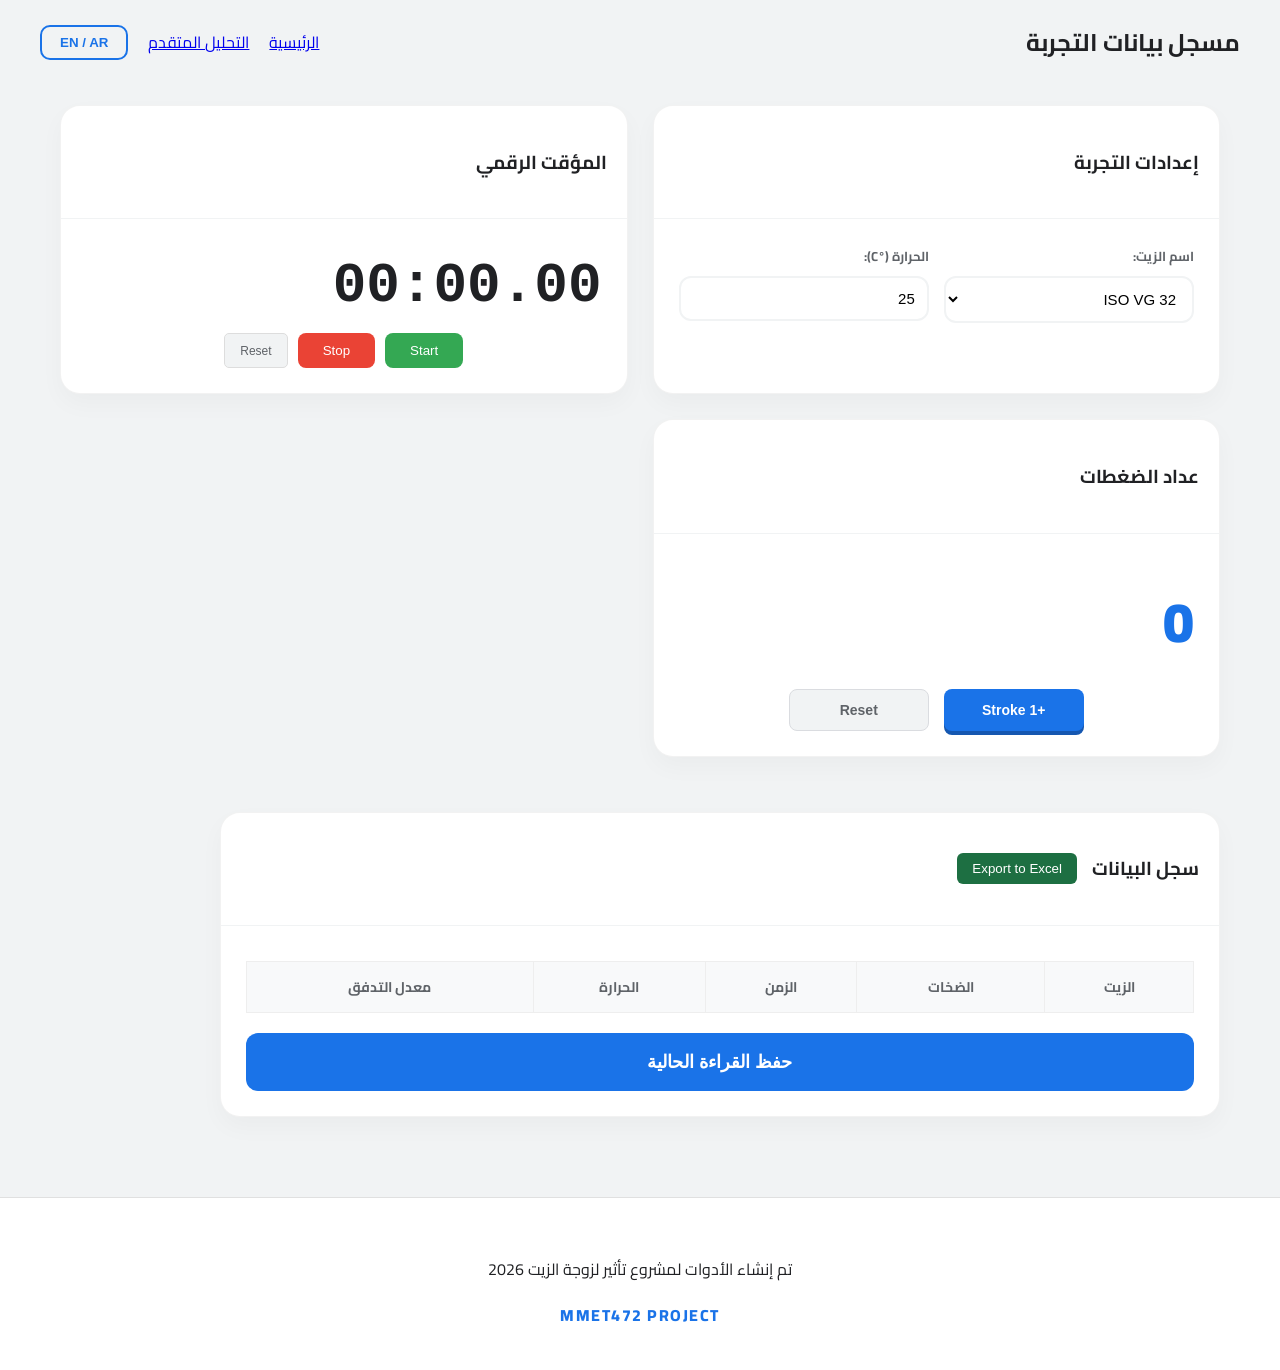
==== commit eb5caa4c: "Add files via upload" ====
--- a/index.html
+++ b/index.html
@@ -75,7 +75,7 @@
 
     <div class="card table-card full-width">
         <div class="card-header">
-            <h3 class="lang" data-ar="سجل البيانات الميدانية" data-en="Field Data Log">سجل البيانات الميدانية</h3>
+            <h3 class="lang" data-ar="سجل البيانات" data-en="Data Log">سجل البيانات</h3>
             <button class="export-excel-btn" onclick="exportToExcel()">Export to Excel</button>
         </div>
         <div class="card-body">
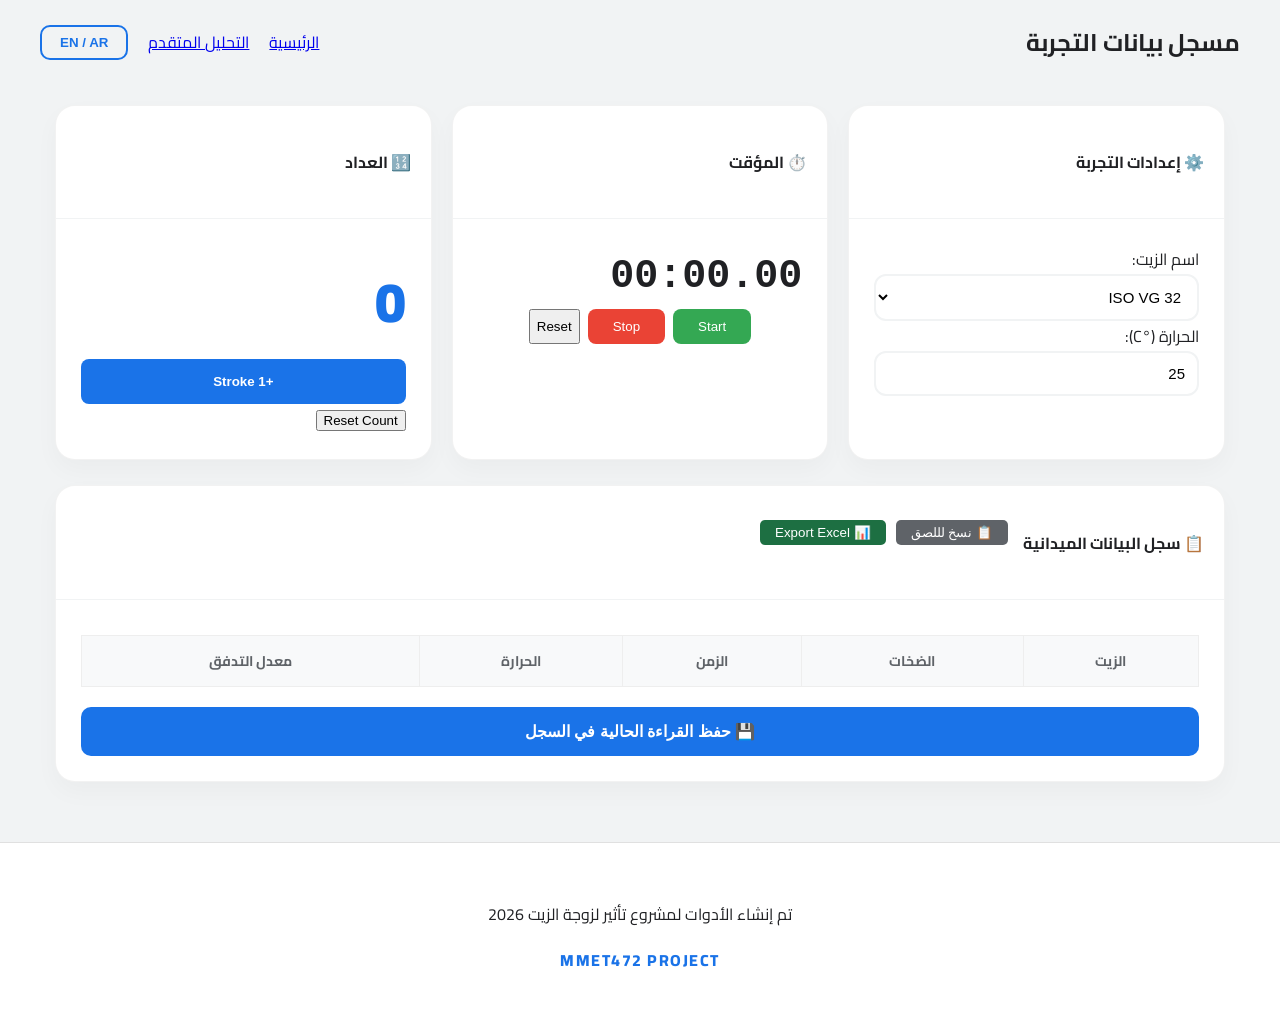
==== commit 851b970e: "Add files via upload" ====
--- a/index.html
+++ b/index.html
@@ -22,81 +22,98 @@
         </div>
     </header>
 
-    <main class="dashboard-grid">
-    <div class="card tool-card">
-        <div class="card-header">
-            <h3 class="lang" data-ar="إعدادات التجربة" data-en="Experiment Settings">إعدادات التجربة</h3>
-        </div>
-        <div class="card-body">
-            <div class="input-row">
-                <div class="input-field">
-                    <label class="lang" data-ar="اسم الزيت:" data-en="Oil Name:">اسم الزيت:</label>
+<main class="dashboard-container">
+    <div class="control-panel">
+        <div class="card settings-card">
+            <div class="card-header"><h4>⚙️ إعدادات التجربة</h4></div>
+            <div class="card-body">
+                <div class="input-group">
+                    <label>اسم الزيت:</label>
                     <select id="oilType">
                         <option value="ISO VG 32">ISO VG 32</option>
                         <option value="ISO VG 46">ISO VG 46</option>
                         <option value="ISO VG 68">ISO VG 68</option>
                     </select>
                 </div>
-                <div class="input-field">
-                    <label class="lang" data-ar="الحرارة (°C):" data-en="Temp (°C):">الحرارة (°C):</label>
+                <div class="input-group">
+                    <label>الحرارة (°C):</label>
                     <input type="number" id="currentTemp" value="25">
                 </div>
             </div>
         </div>
-    </div>
 
-    <div class="card tool-card">
-        <div class="card-header">
-            <h3 class="lang" data-ar="المؤقت الرقمي" data-en="Digital Timer">المؤقت الرقمي</h3>
+        <div class="card timer-card">
+            <div class="card-header"><h4>⏱️ المؤقت</h4></div>
+            <div class="card-body">
+                <div id="timerDisplay">00:00.00</div>
+                <div class="control-btns">
+                    <button class="btn-start" onclick="startTimer()">Start</button>
+                    <button class="btn-stop" onclick="stopTimer()">Stop</button>
+                    <button class="btn-reset" onclick="resetTimer()">Reset</button>
+                </div>
+            </div>
         </div>
-        <div class="card-body text-center">
-            <div id="timerDisplay" class="timer-font">00:00.00</div>
-            <div class="timer-actions">
-                <button class="btn-start" onclick="startTimer()">Start</button>
-                <button class="btn-stop" onclick="stopTimer()">Stop</button>
-                <button class="btn-reset-small" onclick="resetTimer()">Reset</button>
+
+        <div class="card counter-card">
+            <div class="card-header"><h4>🔢 العداد</h4></div>
+            <div class="card-body">
+                <div id="strokeDisplay">0</div>
+                <button class="btn-plus" onclick="addStroke()">+1 Stroke</button>
+                <button class="btn-reset-link" onclick="resetCounter()">Reset Count</button>
             </div>
         </div>
     </div>
 
-    <div class="card tool-card">
-    <div class="card-header">
-        <h3 class="lang" data-ar="عداد الضغطات" data-en="Stroke Counter">عداد الضغطات</h3>
-    </div>
-    <div class="card-body text-center">
-        <div id="strokeDisplay" class="counter-font">0</div>
-        
-        <div class="counter-actions">
-            <button class="action-btn count-up" onclick="addStroke()">+1 Stroke</button>
-            <button class="action-btn reset-gray" onclick="resetCounter()">Reset</button>
-        </div>
-    </div>
-</div>
-
-    <div class="card table-card full-width">
+    <div class="card log-card">
         <div class="card-header">
-            <h3 class="lang" data-ar="سجل البيانات" data-en="Data Log">سجل البيانات</h3>
-            <button class="export-excel-btn" onclick="exportToExcel()">Export to Excel</button>
+            <h4>📋 سجل البيانات الميدانية</h4>
+            <div class="table-actions">
+                <button class="btn-copy" onclick="copyTable()">📋 نسخ لللصق</button>
+                <button class="btn-excel" onclick="exportToExcel()">📊 Export Excel</button>
+            </div>
         </div>
         <div class="card-body">
             <div class="table-responsive">
                 <table id="mainLogTable">
                     <thead>
                         <tr>
-                            <th class="lang" data-ar="الزيت" data-en="Oil">الزيت</th>
-                            <th class="lang" data-ar="الضخات" data-en="Strokes">الضخات</th>
-                            <th class="lang" data-ar="الزمن" data-en="Time">الزمن</th>
-                            <th class="lang" data-ar="الحرارة" data-en="Temp">الحرارة</th>
-                            <th class="lang" data-ar="معدل التدفق" data-en="Flow Rate">معدل التدفق</th>
+                            <th>الزيت</th>
+                            <th>الضخات</th>
+                            <th>الزمن</th>
+                            <th>الحرارة</th>
+                            <th>معدل التدفق</th>
                         </tr>
                     </thead>
                     <tbody id="logBody"></tbody>
                 </table>
             </div>
-            <button class="save-btn-large" onclick="saveToLog()">حفظ القراءة الحالية</button>
+            <button class="btn-save-main" onclick="saveToLog()">💾 حفظ القراءة الحالية في السجل</button>
         </div>
     </div>
 </main>
+
+<script> 
+function copyTable() {
+    const table = document.getElementById("mainLogTable");
+    if (table.rows.length <= 1) {
+        alert("سجل بيانات أول عشان ننسخها!");
+        return;
+    }
+
+    const range = document.createRange();
+    range.selectNode(table);
+    window.getSelection().removeAllRanges();
+    window.getSelection().addRange(range);
+    
+    try {
+        document.execCommand("copy");
+        alert("✅ تم نسخ الجدول! روح للإكسل وسو Paste (Ctrl+V) مباشرة.");
+    } catch (err) {
+        alert("❌ المتصفح رفض النسخ التلقائي.");
+    }
+    window.getSelection().removeAllRanges();
+}
+</script>
 
     <footer class="main-footer">
         <p class="lang" data-ar="تم إنشاء الأدوات لمشروع تأثير لزوجة الزيت 2026" data-en="Oil Viscosity Project 2026">تم إنشاء الأدوات لمشروع تأثير لزوجة الزيت 2026</p>
--- a/style.css
+++ b/style.css
@@ -179,6 +179,7 @@
 .log-icon { background: #673ab7; }
 .log-btn { background: #673ab7 !important; margin-bottom: 10px; }
 .export-btn { background: #00703c !important; } /* لون أخضر الإكسل */
+.log-btn2 { background: #b7623a !important; margin-bottom: 10px; }
 
 .table-actions { display: flex; gap: 10px; margin-bottom: 20px; flex-wrap: wrap; }
 
@@ -290,99 +291,65 @@
 
 /* HOME PAGE STYLES */
 
-/* المؤقت والعداد */
-.timer-font {
-    font-size: 3.5rem;
-    font-family: 'Courier New', Courier, monospace;
-    font-weight: bold;
-    color: #202124;
-    margin: 10px 0;
-}
-
-.counter-font {
-    font-size: 4rem;
-    font-weight: 900;
-    color: var(--primary);
-    margin: 5px 0;
-}
-
-/* تنسيق الأرقام */
-.counter-font {
-    font-size: 3.5rem;
-    font-weight: 900;
-    color: var(--primary);
-    margin: 10px 0;
-}
-
-/* حاوية الأزرار */
-.counter-actions {
-    display: flex;
-    justify-content: center;
-    gap: 15px; /* مسافة بين الزرين */
-    margin-top: 15px;
-}
-
-/* الأزرار المتماثلة */
-.action-btn {
-    flex: 1; /* يخليهم نفس العرض */
-    max-width: 140px; /* حد أقصى للعرض عشان ما يطولون بزيادة */
-    padding: 12px 0;
-    font-size: 14px;
-    font-weight: bold;
-    border-radius: 8px;
-    border: none;
-    cursor: pointer;
-    transition: 0.2s;
-}
-
-/* زر العد الأزرق */
-.count-up {
-    background-color: var(--primary);
-    color: white;
-    box-shadow: 0 4px 0 #1557b0;
-}
-
-.count-up:active {
-    transform: translateY(2px);
-    box-shadow: 0 2px 0 #1557b0;
-}
-
-/* زر الريسيت الرمادي */
-.reset-gray {
-    background-color: #f1f3f4;
-    color: #5f6368;
-    border: 1px solid #dadce0;
-}
-
-.reset-gray:hover {
-    background-color: #e8eaed;
-}
-
-.reset-gray:active {
-    background-color: #d1d3d4;
-    transform: translateY(1px);
-}
-
-/* زر العداد المستطيل */
-.rect-count-btn {
+/* الحاوية الرئيسية */
+.dashboard-container {
+    max-width: 1200px;
+    margin: 20px auto;
+    padding: 0 15px;
+}
+
+/* توزيع لوحة التحكم (3 أعمدة في الكمبيوتر) */
+.control-panel {
+    display: grid;
+    grid-template-columns: repeat(auto-fit, minmax(300px, 1fr));
+    gap: 20px;
+    margin-bottom: 25px;
+}
+
+/* توحيد طول الكروت */
+.card {
+    height: 100%;
+    display: flex;
+    flex-direction: column;
+}
+
+/* تنسيق الخطوط والأرقام */
+#timerDisplay { font-size: 2.5rem; font-family: monospace; font-weight: bold; margin: 10px 0; }
+#strokeDisplay { font-size: 3.5rem; font-weight: 900; color: var(--primary); margin: 5px 0; }
+
+/* تنسيق الأزرار لتكون مرتبة */
+.control-btns { display: flex; gap: 8px; justify-content: center; }
+.table-actions { display: flex; gap: 10px; }
+
+.btn-plus {
     width: 100%;
-    max-width: 250px;
-    padding: 20px;
-    font-size: 1.5rem;
-    font-weight: bold;
+    padding: 15px;
     background: var(--primary);
     color: white;
     border: none;
-    border-radius: 12px; /* زوايا منحنية بسيطة بدل الدائرة */
+    border-radius: 8px;
+    font-weight: bold;
     cursor: pointer;
-    box-shadow: 0 4px 0 #1557b0;
-    transition: 0.1s;
-    margin-bottom: 10px;
-}
-
-.rect-count-btn:active {
-    transform: translateY(3px);
-    box-shadow: 0 1px 0 #1557b0;
+}
+
+.btn-copy { background: #5f6368; color: white; border: none; padding: 5px 15px; border-radius: 5px; cursor: pointer; }
+.btn-excel { background: #1d6f42; color: white; border: none; padding: 5px 15px; border-radius: 5px; cursor: pointer; }
+
+.btn-save-main {
+    width: 100%;
+    margin-top: 20px;
+    padding: 15px;
+    background: #1a73e8;
+    color: white;
+    border: none;
+    border-radius: 10px;
+    font-weight: bold;
+    font-size: 1rem;
+}
+
+/* استجابة الجوال */
+@media (max-width: 768px) {
+    .control-panel { grid-template-columns: 1fr; }
 }
 
 /* أزرار التحكم */
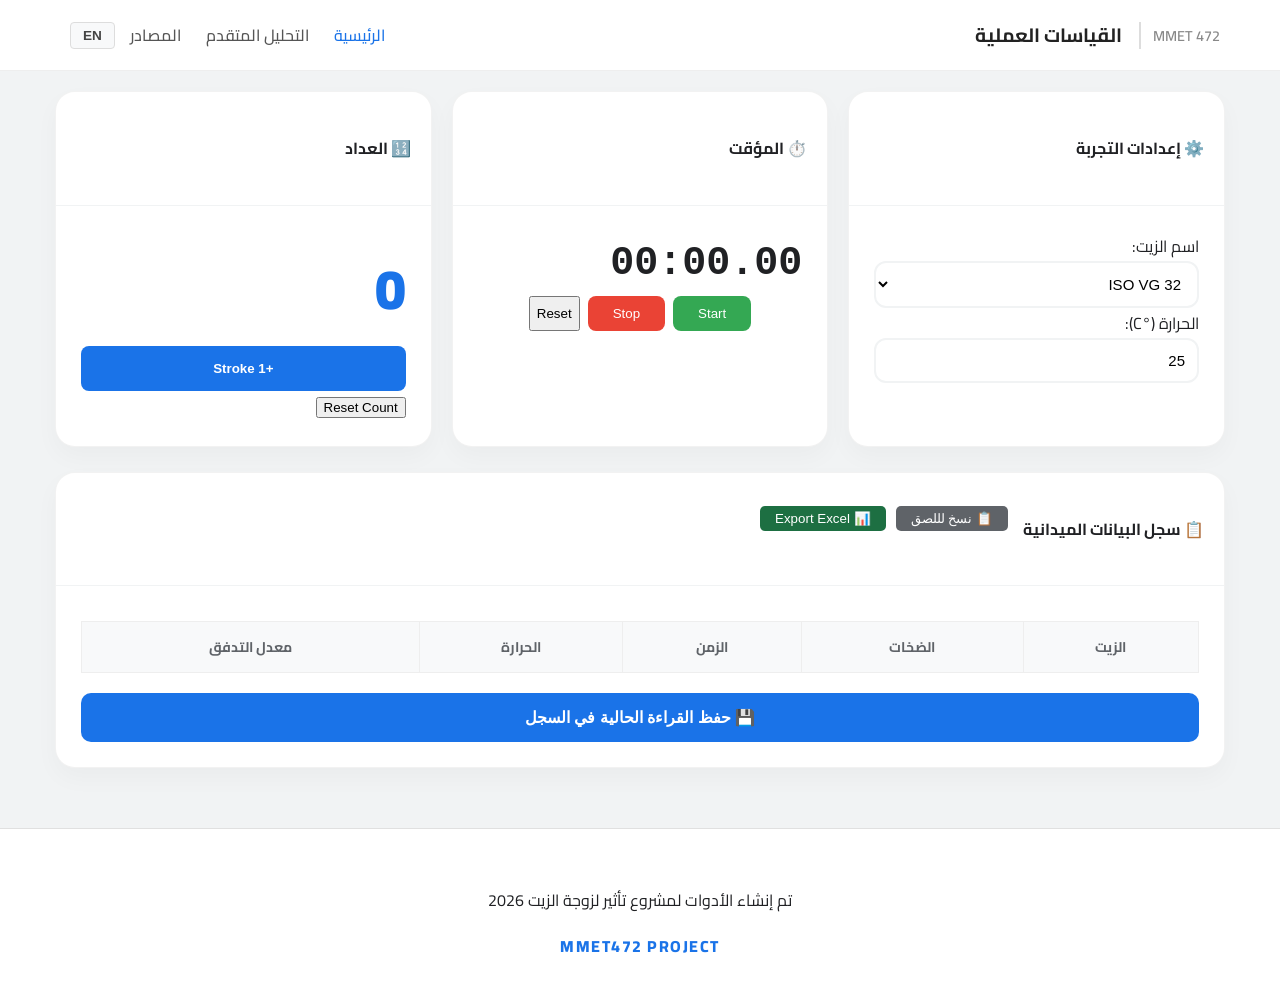
==== commit ebd1c90d: "Add files via upload" ====
--- a/index.html
+++ b/index.html
@@ -8,19 +8,32 @@
     <link rel="stylesheet" href="style.css">
 </head>
 <body class="ar">
-    <header class="main-header">
-        <div class="header-content">
-            <div class="logo-area">
-                <h2 class="lang" data-ar="مسجل بيانات التجربة" data-en="Exp. Data Logger">مسجل بيانات التجربة</h2>
+<header class="main-header">
+    <nav class="navbar">
+        <div class="nav-container">
+            <div class="brand-area">
+                <span class="project-id lang" data-ar="MMET 472" data-en="MMET 472">MMET 472</span>
+                <h1 class="page-title lang" data-ar="القياسات العملية" data-en="lab Measurements">القياسات العملية</h1>
             </div>
-            <nav class="nav-menu" id="navMenu">
-                <a href="index.html" class="nav-link active lang" data-ar="الرئيسية" data-en="Home">الرئيسية</a>
-                <a href="advanced.html" class="nav-link lang" data-ar="التحليل المتقدم" data-en="Advanced">التحليل المتقدم</a>
-                <button class="lang-toggle" onclick="toggleLang()">EN / AR</button>
-            </nav>
-            <div class="hamburger" onclick="toggleMenu()"><span></span><span></span><span></span></div>
+
+            <div class="nav-actions">
+                <ul class="nav-links" id="nav-list">
+                    <li><a href="index.html" class="nav-link lang active" data-ar="الرئيسية" data-en="Home">الرئيسية</a></li>
+                    <li><a href="advanced.html" class="nav-link lang" data-ar="التحليل المتقدم" data-en="Advanced Analysis">التحليل المتقدم</a></li>
+                    <li><a href="#sources" class="nav-link lang" data-ar="المصادر" data-en="Sources">المصادر</a></li>
+                </ul>
+
+                <button id="lang-btn" class="lang-switch-btn" onclick="toggleLang()">EN</button>
+
+                <button class="menu-toggle" id="mobile-menu">
+                    <span class="bar"></span>
+                    <span class="bar"></span>
+                    <span class="bar"></span>
+                </button>
+            </div>
         </div>
-    </header>
+    </nav>
+</header>
 
 <main class="dashboard-container">
     <div class="control-panel">
--- a/style.css
+++ b/style.css
@@ -28,42 +28,164 @@
     margin: 0 auto; /* يخلي المحتوى في النص */
 }
 
-/* --- الهيدر المستجيب (Responsive Header) --- */
-.header-content {
+/* الهيدر الأساسي */
+.main-header {
+    background: #fff;
+    border-bottom: 1px solid #eee;
+    position: sticky;
+    top: 0;
+    z-index: 1000;
+    direction: rtl;
+}
+
+.nav-container {
     max-width: 1200px;
-    margin: auto;
+    margin: 0 auto;
+    padding: 0 20px;
+    height: 70px;
     display: flex;
     justify-content: space-between;
     align-items: center;
 }
 
-.nav-menu { display: flex; gap: 20px; align-items: center; }
-
-.hamburger { display: none; flex-direction: column; gap: 5px; cursor: pointer; }
-.hamburger span { width: 25px; height: 3px; background: var(--primary); border-radius: 2px; }
-
-/* --- الجوال (Mobile) --- */
+/* حل "مشكلة الأزرق": خليناه نص رمادي احترافي مع فاصل */
+.brand-area {
+    display: flex;
+    align-items: center;
+    gap: 12px;
+}
+
+.project-id {
+    color: #888;
+    font-weight: 600;
+    font-size: 0.9rem;
+    border-left: 2px solid #ddd; /* فاصل بسيط بدل البوكس الأزرق */
+    padding-left: 12px;
+}
+
+.page-title {
+    font-size: 1.2rem;
+    font-weight: 700;
+    color: #222;
+    margin: 0;
+}
+
+/* الروابط */
+.nav-links {
+    display: flex;
+    list-style: none;
+    gap: 25px;
+    margin: 0;
+    padding: 0;
+}
+
+.nav-links a {
+    text-decoration: none;
+    color: #555;
+    font-weight: 500;
+    transition: 0.3s;
+}
+
+.nav-links a.active, .nav-links a:hover {
+    color: #1a73e8; /* أزرق خفيف بس للنص النشط */
+}
+
+.nav-actions {
+    display: flex;
+    align-items: center;
+    gap: 15px;
+}
+
+.lang-switch-btn {
+    background: #f8f9fa;
+    border: 1px solid #ddd;
+    color: #444;
+    padding: 4px 12px;
+    border-radius: 4px;
+    font-size: 0.85rem;
+    font-weight: 700;
+    cursor: pointer;
+    transition: 0.2s;
+    margin-left: 10px;
+}
+
+.lang-switch-btn:hover {
+    background: #eee;
+    border-color: #bbb;
+}
+
+/* في الجوال، نخلي زر اللغة واضح بجنب الهمبرغر */
 @media (max-width: 768px) {
-    .dashboard-grid { grid-template-columns: 1fr; } /* أداة واحدة في الصف */
-    
-    .hamburger { display: flex; } /* إظهار الثلاث خطوط */
-    
-    .nav-menu {
-        display: none; /* إخفاء القائمة افتراضياً */
-        position: absolute; top: 70px; left: 0; width: 100%;
-        background: white; flex-direction: column; padding: 20px;
-        box-shadow: 0 10px 20px rgba(0,0,0,0.1); z-index: 1000;
+    .nav-actions { gap: 10px; }
+    .lang-switch-btn { padding: 3px 8px; font-size: 0.75rem; }
+}
+
+/* شلنا البوكس الأزرق وخليناه خط فاصل رمادي أنيق */
+.project-id {
+    color: #888;
+    font-weight: 600;
+    font-size: 0.9rem;
+    border-left: 2px solid #ddd; 
+    padding-left: 12px;
+    margin-left: 5px;
+}
+
+/* في حالة الإنجليزي، نقلب الفاصل للجهة الثانية */
+[dir="ltr"] .project-id {
+    border-left: none;
+    border-right: 2px solid #ddd;
+    padding-left: 0;
+    padding-right: 12px;
+    margin-left: 0;
+    margin-right: 5px;
+}
+
+.lang-switch-btn {
+    background: #f8f9fa;
+    border: 1px solid #ddd;
+    padding: 5px 12px;
+    border-radius: 4px;
+    font-weight: bold;
+    cursor: pointer;
+}
+
+/* زر الجوال */
+.menu-toggle {
+    display: none;
+    flex-direction: column;
+    gap: 5px;
+    background: none;
+    border: none;
+    cursor: pointer;
+}
+
+.bar {
+    width: 22px;
+    height: 2px;
+    background: #333;
+}
+
+/* تنسيق الجوال */
+@media (max-width: 768px) {
+    .menu-toggle { display: flex; }
+
+    .nav-links {
+        display: none; /* مخفي */
+        position: absolute;
+        top: 70px;
+        left: 0;
+        right: 0;
+        background: white;
+        flex-direction: column;
+        padding: 20px;
+        box-shadow: 0 5px 15px rgba(0,0,0,0.1);
+        text-align: center;
     }
-    
-    .nav-menu.active { display: flex; } /* تظهر عند الضغط */
-    
-    .nav-link { width: 100%; text-align: center; padding: 15px; border-bottom: 1px solid #eee; }
-}
-
-/* --- اللوحي (Tablet) --- */
-@media (min-width: 769px) and (max-width: 1024px) {
-    .nav-menu { display: flex; } /* الروابط ظاهرة */
-    .lang-toggle { display: inline-block; }
+
+    /* هذا الكلاس اللي بيضيفه الـ JS عشان تظهر القائمة */
+    .nav-links.active {
+        display: flex;
+    }
 }
 
 /* Card Styling */
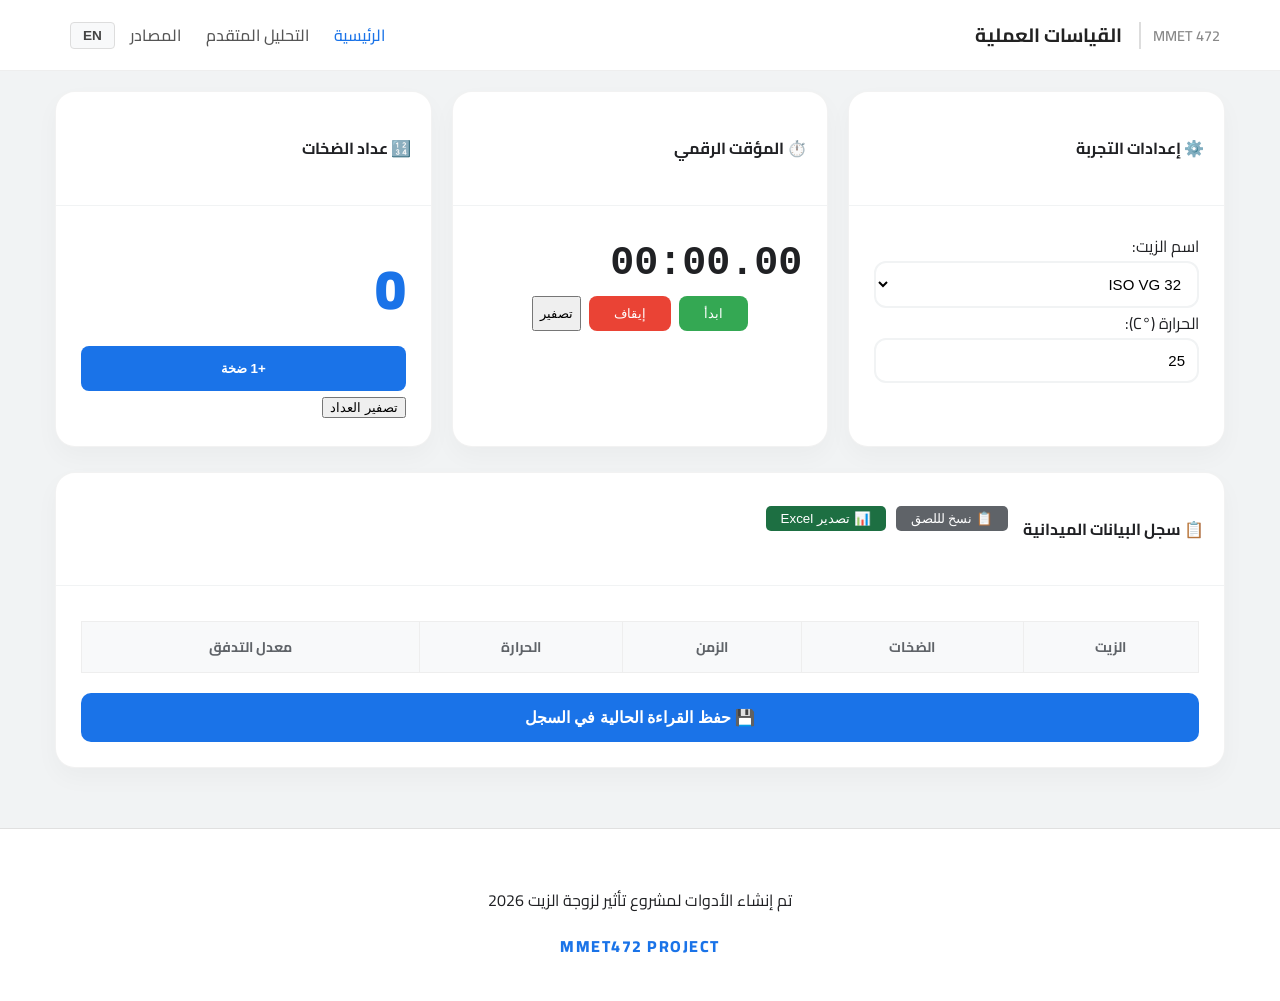
==== commit 7269197b: "Add files via upload" ====
--- a/index.html
+++ b/index.html
@@ -36,80 +36,86 @@
 </header>
 
 <main class="dashboard-container">
-    <div class="control-panel">
-        <div class="card settings-card">
-            <div class="card-header"><h4>⚙️ إعدادات التجربة</h4></div>
-            <div class="card-body">
-                <div class="input-group">
-                    <label>اسم الزيت:</label>
-                    <select id="oilType">
-                        <option value="ISO VG 32">ISO VG 32</option>
-                        <option value="ISO VG 46">ISO VG 46</option>
-                        <option value="ISO VG 68">ISO VG 68</option>
-                    </select>
-                </div>
-                <div class="input-group">
-                    <label>الحرارة (°C):</label>
-                    <input type="number" id="currentTemp" value="25">
-                </div>
+<div class="control-panel">
+    <div class="card settings-card">
+        <div class="card-header">
+            <h4 class="lang" data-ar="⚙️ إعدادات التجربة" data-en="⚙️ Experiment Settings">⚙️ إعدادات التجربة</h4>
+        </div>
+        <div class="card-body">
+            <div class="input-group">
+                <label class="lang" data-ar="اسم الزيت:" data-en="Oil Name:">اسم الزيت:</label>
+                <select id="oilType">
+                    <option value="ISO VG 32">ISO VG 32</option>
+                    <option value="ISO VG 37">ISO VG 37</option>
+                    <option value="ISO VG 68">ISO VG 68</option>
+                </select>
             </div>
-        </div>
-
-        <div class="card timer-card">
-            <div class="card-header"><h4>⏱️ المؤقت</h4></div>
-            <div class="card-body">
-                <div id="timerDisplay">00:00.00</div>
-                <div class="control-btns">
-                    <button class="btn-start" onclick="startTimer()">Start</button>
-                    <button class="btn-stop" onclick="stopTimer()">Stop</button>
-                    <button class="btn-reset" onclick="resetTimer()">Reset</button>
-                </div>
-            </div>
-        </div>
-
-        <div class="card counter-card">
-            <div class="card-header"><h4>🔢 العداد</h4></div>
-            <div class="card-body">
-                <div id="strokeDisplay">0</div>
-                <button class="btn-plus" onclick="addStroke()">+1 Stroke</button>
-                <button class="btn-reset-link" onclick="resetCounter()">Reset Count</button>
+            <div class="input-group">
+                <label class="lang" data-ar="الحرارة (°C):" data-en="Temperature (°C):">الحرارة (°C):</label>
+                <input type="number" id="currentTemp" value="25">
             </div>
         </div>
     </div>
 
-    <div class="card log-card">
+    <div class="card timer-card">
         <div class="card-header">
-            <h4>📋 سجل البيانات الميدانية</h4>
-            <div class="table-actions">
-                <button class="btn-copy" onclick="copyTable()">📋 نسخ لللصق</button>
-                <button class="btn-excel" onclick="exportToExcel()">📊 Export Excel</button>
+            <h4 class="lang" data-ar="⏱️ المؤقت الرقمي" data-en="⏱️ Digital Timer">⏱️ المؤقت الرقمي</h4>
+        </div>
+        <div class="card-body">
+            <div id="timerDisplay">00:00.00</div>
+            <div class="control-btns">
+                <button class="btn-start lang" data-ar="ابدأ" data-en="Start" onclick="startTimer()">ابدأ</button>
+                <button class="btn-stop lang" data-ar="إيقاف" data-en="Stop" onclick="stopTimer()">إيقاف</button>
+                <button class="btn-reset lang" data-ar="تصفير" data-en="Reset" onclick="resetTimer()">تصفير</button>
             </div>
         </div>
+    </div>
+
+    <div class="card counter-card">
+        <div class="card-header">
+            <h4 class="lang" data-ar="🔢 عداد الضخات" data-en="🔢 Stroke Counter">🔢 عداد الضخات</h4>
+        </div>
         <div class="card-body">
-            <div class="table-responsive">
-                <table id="mainLogTable">
-                    <thead>
-                        <tr>
-                            <th>الزيت</th>
-                            <th>الضخات</th>
-                            <th>الزمن</th>
-                            <th>الحرارة</th>
-                            <th>معدل التدفق</th>
-                        </tr>
-                    </thead>
-                    <tbody id="logBody"></tbody>
-                </table>
-            </div>
-            <button class="btn-save-main" onclick="saveToLog()">💾 حفظ القراءة الحالية في السجل</button>
+            <div id="strokeDisplay">0</div>
+            <button class="btn-plus lang" data-ar="+1 ضخة" data-en="+1 Stroke" onclick="addStroke()">+1 ضخة</button>
+            <button class="btn-reset-link lang" data-ar="تصفير العداد" data-en="Reset Count" onclick="resetCounter()">تصفير العداد</button>
         </div>
     </div>
+</div>
+
+    <div class="card log-card">
+    <div class="card-header">
+        <h4 class="lang" data-ar="📋 سجل البيانات الميدانية" data-en="📋 Field Data Log">📋 سجل البيانات الميدانية</h4>
+        <div class="table-actions">
+            <button class="btn-copy lang" data-ar="📋 نسخ لللصق" data-en="📋 Copy to Paste" onclick="copyTable()">📋 نسخ لللصق</button>
+            <button class="btn-excel lang" data-ar="📊 تصدير Excel" data-en="📊 Export Excel" onclick="exportToExcel()">📊 تصدير Excel</button>
+        </div>
+    </div>
+    <div class="card-body">
+        <div class="table-responsive">
+            <table id="mainLogTable">
+                <thead>
+                    <tr>
+                        <th class="lang" data-ar="الزيت" data-en="Oil">الزيت</th>
+                        <th class="lang" data-ar="الضخات" data-en="Strokes">الضخات</th>
+                        <th class="lang" data-ar="الزمن" data-en="Time">الزمن</th>
+                        <th class="lang" data-ar="الحرارة" data-en="Temp">الحرارة</th>
+                        <th class="lang" data-ar="معدل التدفق" data-en="Flow Rate">معدل التدفق</th>
+                    </tr>
+                </thead>
+                <tbody id="logBody"></tbody>
+            </table>
+        </div>
+        <button class="btn-save-main lang" data-ar="💾 حفظ القراءة الحالية في السجل" data-en="💾 Save Current Reading to Log" onclick="saveToLog()">💾 حفظ القراءة الحالية في السجل</button>
+    </div>
+</div>
 </main>
 
 <script> 
 function copyTable() {
     const table = document.getElementById("mainLogTable");
     if (table.rows.length <= 1) {
-        alert("سجل بيانات أول عشان ننسخها!");
+        alert("make some measurements and save them to the log before copying the table.");
         return;
     }
 
@@ -120,9 +126,9 @@
     
     try {
         document.execCommand("copy");
-        alert("✅ تم نسخ الجدول! روح للإكسل وسو Paste (Ctrl+V) مباشرة.");
+        alert("✅ go to paste the table in Excel or any text editor!");
     } catch (err) {
-        alert("❌ المتصفح رفض النسخ التلقائي.");
+        alert("❌ error copying the table. Please try copying manually.");
     }
     window.getSelection().removeAllRanges();
 }
